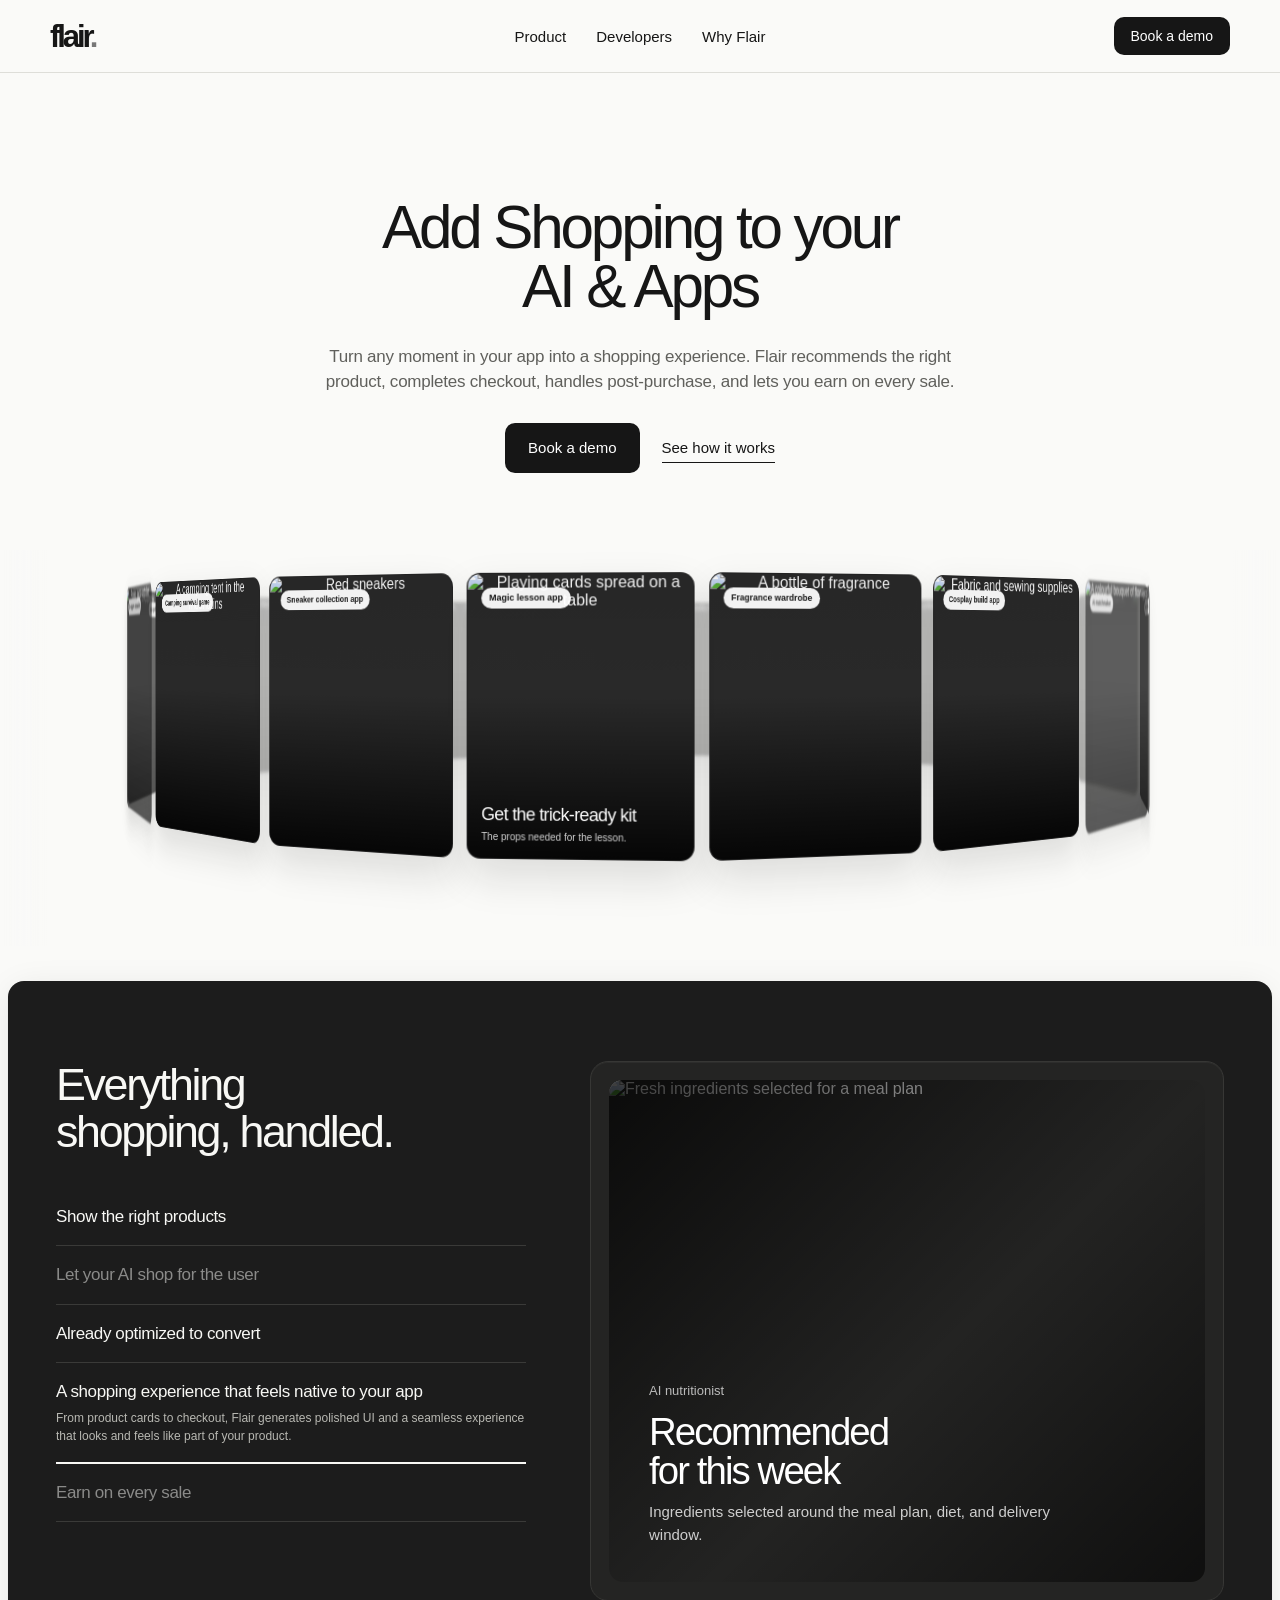
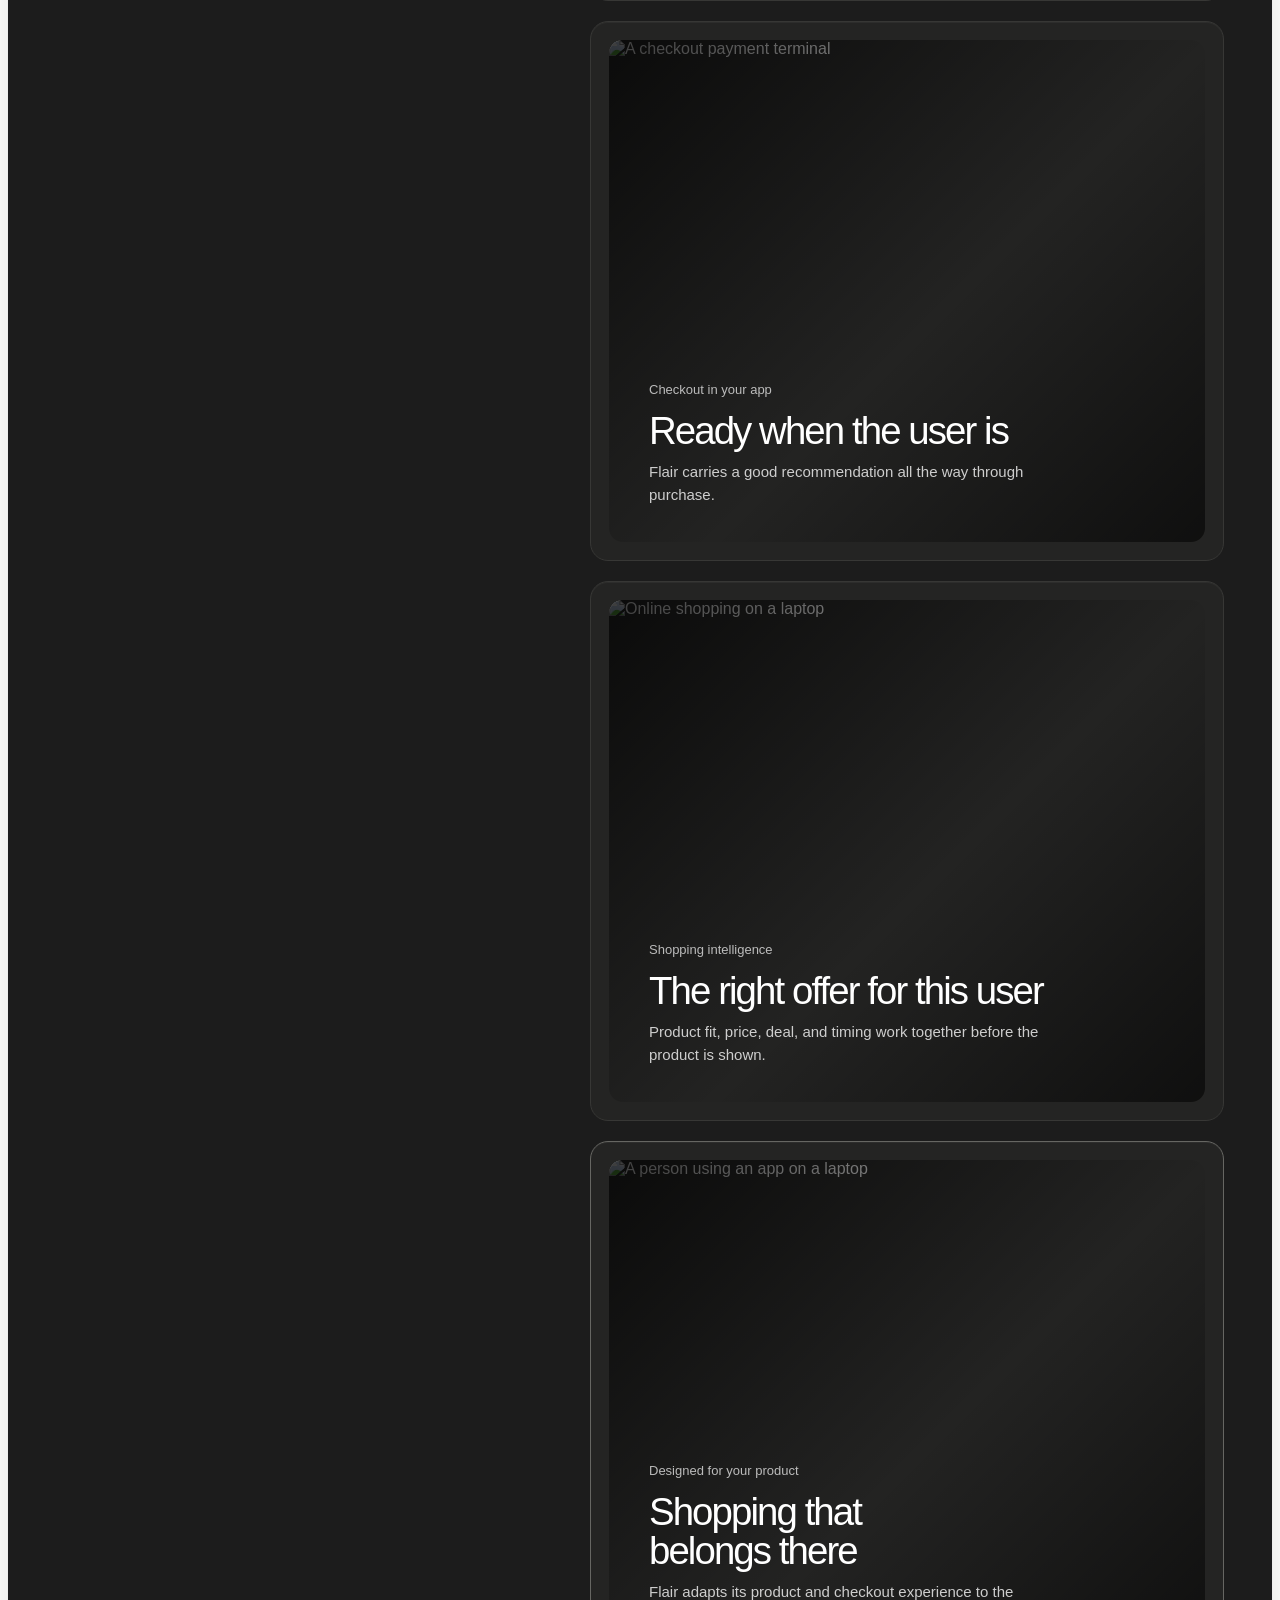
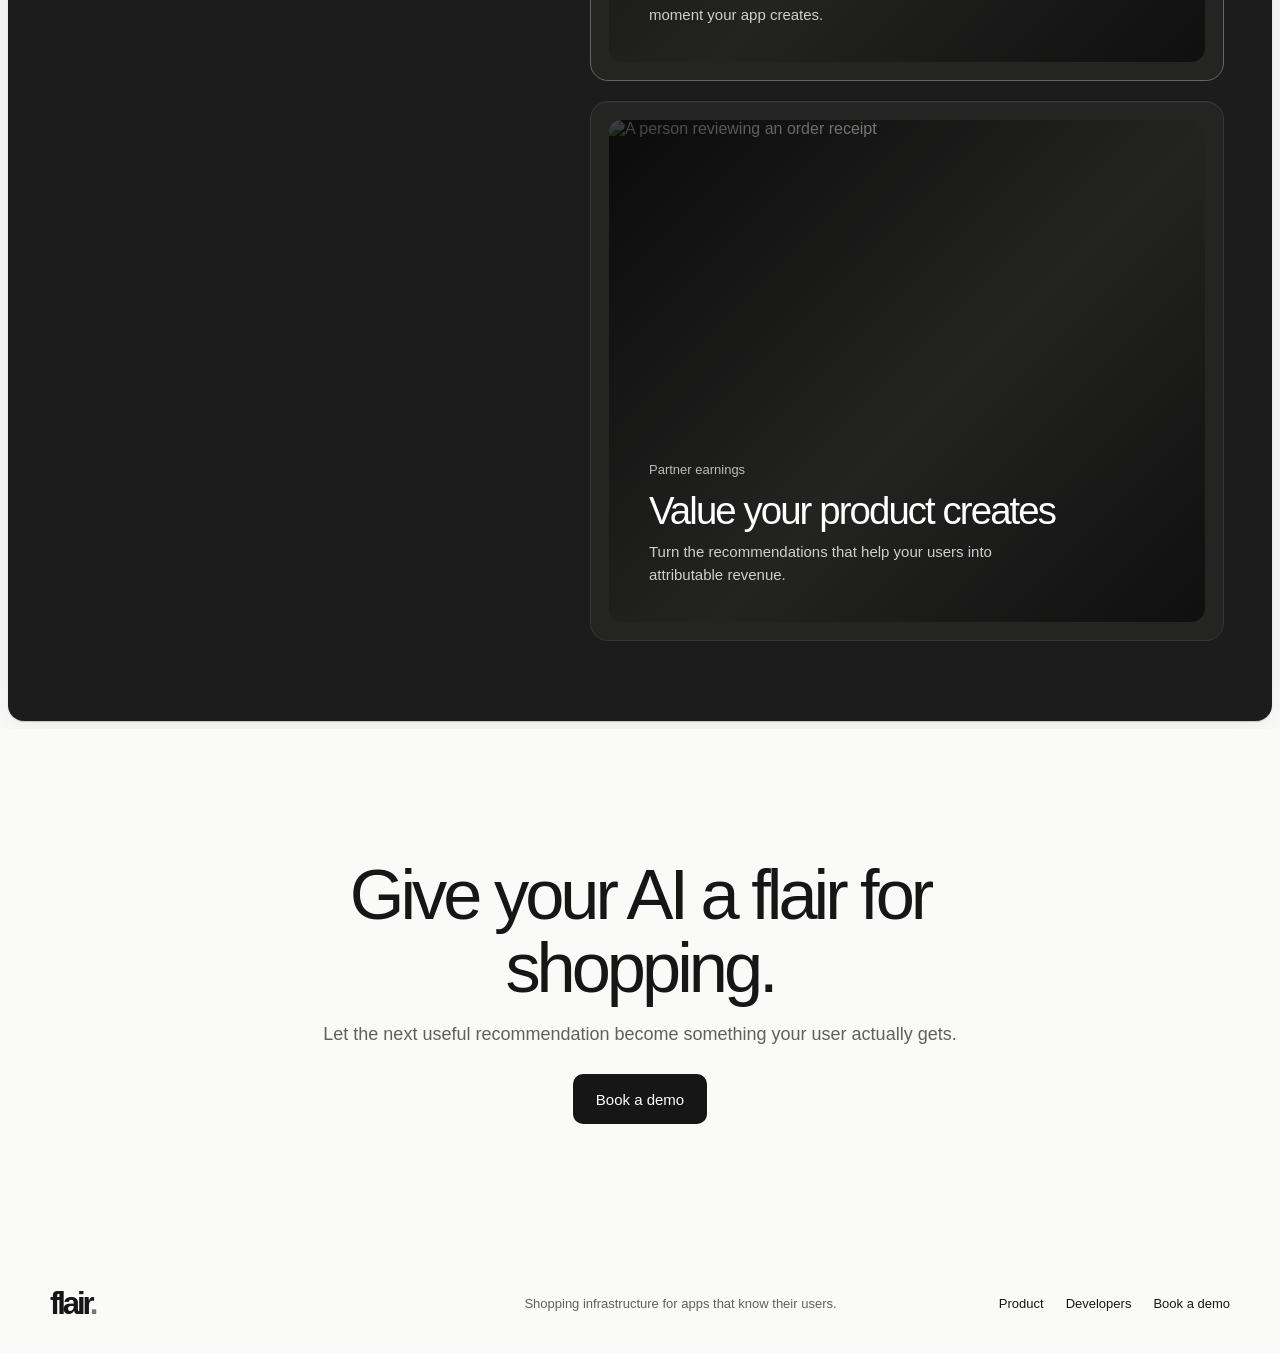
==== index.html @ 82d9aa35 "Add Safari-safe mobile hero sizing" ====
<!doctype html>
<html lang="en">
  <head>
    <meta charset="UTF-8" />
    <meta name="viewport" content="width=device-width, initial-scale=1.0" />
    <meta name="description" content="Flair adds shopping to AI agents, apps, and games." />
    <title>Flair | Shopping for AI apps</title>
    <link rel="stylesheet" href="styles.css?v=a735739-mobile-safari" />
    <script src="script.js?v=downtown-motion-5" defer></script>
  </head>
  <body>
    <a class="skip-link" href="#main">Skip to content</a>
    <header class="site-header">
      <div class="shell header-inner">
        <a class="wordmark" href="#top" aria-label="Flair home">flair<span aria-hidden="true">.</span></a>
        <nav class="desktop-nav" aria-label="Main navigation"><a href="#product">Product</a><a href="#developers">Developers</a><a href="#company">Why Flair</a></nav>
        <a class="nav-cta" href="demo.html">Book a demo</a>
      </div>
    </header>
    <main id="main">
      <section class="hero" id="top" aria-labelledby="hero-title">
        <div class="shell hero-copy">
          <h1 id="hero-title"><span>Add Shopping to your</span><span>AI &amp; Apps</span></h1>
          <p>Turn any moment in your app into a shopping experience. Flair recommends the right product, completes checkout, handles post-purchase, and lets you earn on every sale.</p>
          <div class="hero-actions"><a class="button button-dark" href="demo.html">Book a demo</a><a class="text-link" href="#product">See how it works</a></div>
        </div>
        <div class="hero-rail" aria-label="Examples of experiences powered by Flair. Drag, hover, or use the Left and Right Arrow keys to explore." aria-roledescription="carousel" tabindex="0">
          <div class="hero-cylinder">
          <article class="hero-card" data-card><img src="https://images.unsplash.com/photo-1504280390367-361c6d9f38f4?auto=format&amp;fit=crop&amp;w=700&amp;q=85" alt="A camping tent in the mountains" /><div><p>Camping survival game</p><h2>Shop the expedition</h2><span>Gear selected for the next mission.</span></div></article>
          <article class="hero-card" data-card><img src="https://images.unsplash.com/photo-1542291026-7eec264c27ff?auto=format&amp;fit=crop&amp;w=700&amp;q=85" alt="Red sneakers" /><div><p>Sneaker collection app</p><h2>Find the missing pair</h2><span>Sneakers and care matched to the collection.</span></div></article>
          <article class="hero-card" data-card><img src="https://images.unsplash.com/photo-1511193311914-0346f16efe90?auto=format&amp;fit=crop&amp;w=700&amp;q=85" alt="Playing cards spread on a table" /><div><p>Magic lesson app</p><h2>Get the trick-ready kit</h2><span>The props needed for the lesson.</span></div></article>
          <article class="hero-card" data-card><img src="https://images.unsplash.com/photo-1541643600914-78b084683601?auto=format&amp;fit=crop&amp;w=700&amp;q=85" alt="A bottle of fragrance" /><div><p>Fragrance wardrobe</p><h2>Shop the scent gap</h2><span>Samples selected for mood and occasion.</span></div></article>
          <article class="hero-card" data-card><img src="https://images.unsplash.com/photo-1583744946564-b52ac1c389c8?auto=format&amp;fit=crop&amp;w=700&amp;q=85" alt="Fabric and sewing supplies" /><div><p>Cosplay build app</p><h2>Buy the next build step</h2><span>Materials matched to the costume plan.</span></div></article>
          <article class="hero-card" data-card><img src="https://images.unsplash.com/photo-1490750967868-88aa4486c946?auto=format&amp;fit=crop&amp;w=700&amp;q=85" alt="A colourful bouquet of flowers" /><div><p>AI matchmaker</p><h2>Add a first-date gift</h2><span>A thoughtful buy for the moment.</span></div></article>
          <article class="hero-card" data-card><img src="https://images.unsplash.com/photo-1518717758536-85ae29035b6d?auto=format&amp;fit=crop&amp;w=700&amp;q=85" alt="A dog outdoors" /><div><p>AI pet-care assistant</p><h2>Build the coat-care kit</h2><span>Products matched to this pet's needs.</span></div></article>
          <article class="hero-card" data-card><img src="https://images.unsplash.com/photo-1497250681960-ef046c08a56e?auto=format&amp;fit=crop&amp;w=700&amp;q=85" alt="A healthy houseplant" /><div><p>Plant-care assistant</p><h2>Shop what the plant needs</h2><span>Soil, light, and nutrients from one photo.</span></div></article>
          <article class="hero-card" data-card><img src="https://images.unsplash.com/photo-1517836357463-d25dfeac3438?auto=format&amp;fit=crop&amp;w=700&amp;q=85" alt="A person exercising" /><div><p>AI health coach</p><h2>Turn the plan into a cart</h2><span>Recovery gear chosen for the routine.</span></div></article>
          <article class="hero-card" data-card><img src="https://images.unsplash.com/photo-1456513080510-7bf3a84b82f8?auto=format&amp;fit=crop&amp;w=700&amp;q=85" alt="Open books and a notebook" /><div><p>AI tutor</p><h2>Shop the lesson plan</h2><span>Books and tools for the next topic.</span></div></article>
          <article class="hero-card" data-card><img src="https://images.unsplash.com/photo-1540420773420-3366772f4999?auto=format&amp;fit=crop&amp;w=700&amp;q=85" alt="Fresh colourful vegetables" /><div><p>AI nutritionist</p><h2>Shop the meal plan</h2><span>Ingredients selected for the week.</span></div></article>
          <article class="hero-card" data-card><img src="https://images.unsplash.com/photo-1519671482749-fd09be7ccebf?auto=format&amp;fit=crop&amp;w=700&amp;q=85" alt="A dinner table set for two" /><div><p>AI couples coach</p><h2>Plan the whole date night</h2><span>Dinner, flowers, and details in one flow.</span></div></article>
          <article class="hero-card" data-card><img src="https://images.unsplash.com/photo-1503676260728-1c00da094a0b?auto=format&amp;fit=crop&amp;w=700&amp;q=85" alt="Colourful school supplies" /><div><p>AI family assistant</p><h2>Restock the week ahead</h2><span>Everyday essentials before they run out.</span></div></article>
          <article class="hero-card" data-card><img src="https://images.unsplash.com/photo-1486911278844-a81c5267e227?auto=format&amp;fit=crop&amp;w=700&amp;q=85" alt="A traveller looking over mountains" /><div><p>AI travel planner</p><h2>Pack for the trip</h2><span>Essentials matched to route and weather.</span></div></article>
          <article class="hero-card" data-card><img src="https://images.unsplash.com/photo-1560066984-138dadb4c035?auto=format&amp;fit=crop&amp;w=700&amp;q=85" alt="A person having their hair styled" /><div><p>AI hairstylist</p><h2>Shop the saved look</h2><span>Tools and products for the chosen style.</span></div></article>
          <article class="hero-card" data-card><img src="https://images.unsplash.com/photo-1556228578-8c89e6adf883?auto=format&amp;fit=crop&amp;w=700&amp;q=85" alt="Skin-care products" /><div><p>AI skin analyser</p><h2>Build the right routine</h2><span>Products fitted to skin and sensitivity.</span></div></article>
          <article class="hero-card" data-card><img src="https://images.unsplash.com/photo-1513201099705-a9746e1e201f?auto=format&amp;fit=crop&amp;w=700&amp;q=85" alt="A wrapped gift" /><div><p>Smart gifting app</p><h2>Find the right gift</h2><span>Matched to the person, moment, and budget.</span></div></article>
          <article class="hero-card" data-card><img src="https://images.unsplash.com/photo-1511512578047-dfb367046420?auto=format&amp;fit=crop&amp;w=700&amp;q=85" alt="A video game controller" /><div><p>Co-op game companion</p><h2>Shop the player setup</h2><span>Controllers, headsets, and desk gear.</span></div></article>
          </div>
        </div>
      </section>
      <section class="feature-section" id="product" aria-labelledby="features-title">
        <div class="feature-card">
          <div class="feature-layout">
            <div class="feature-copy">
              <h2 id="features-title">Everything shopping, handled.</h2>
              <div class="feature-list" role="tablist" aria-label="Flair capabilities">
                <button class="feature-trigger is-active" type="button" role="tab" aria-selected="true" aria-controls="feature-right-products" id="feature-left-products" data-feature="products"><span>Show the right products</span><small>Use the context you already have about each user to recommend the right products.</small></button>
                <button class="feature-trigger" type="button" role="tab" aria-selected="false" aria-controls="feature-right-shop" id="feature-left-shop" data-feature="shop"><span>Let your AI shop for the user</span><small>From recommendation to checkout, Flair handles the purchase inside your app.</small></button>
                <button class="feature-trigger" type="button" role="tab" aria-selected="false" aria-controls="feature-right-convert" id="feature-left-convert" data-feature="convert"><span>Already optimized to convert</span><small>Flair combines your app’s context with its own shopping intelligence to select the right product, price, deal, and offer for each user.</small></button>
                <button class="feature-trigger" type="button" role="tab" aria-selected="false" aria-controls="feature-right-native" id="feature-left-native" data-feature="native"><span>A shopping experience that feels native to your app</span><small>From product cards to checkout, Flair generates polished UI and a seamless experience that looks and feels like part of your product.</small></button>
                <button class="feature-trigger" type="button" role="tab" aria-selected="false" aria-controls="feature-right-earn" id="feature-left-earn" data-feature="earn"><span>Earn on every sale</span><small>Turn helpful recommendations into a new revenue stream.</small></button>
              </div>
            </div>
            <div class="feature-stage" aria-live="polite">
              <section class="feature-view is-active" id="feature-right-products" role="tabpanel" aria-labelledby="feature-left-products" data-view="products"><img src="https://images.unsplash.com/photo-1498837167922-ddd27525d352?auto=format&amp;fit=crop&amp;w=1200&amp;q=85" alt="Fresh ingredients selected for a meal plan" /><div class="stage-overlay"><span>AI nutritionist</span><h3>Recommended for this week</h3><p>Ingredients selected around the meal plan, diet, and delivery window.</p></div></section>
              <section class="feature-view" id="feature-right-shop" role="tabpanel" aria-labelledby="feature-left-shop" data-view="shop"><img src="https://images.unsplash.com/photo-1556742049-0cfed4f6a45d?auto=format&amp;fit=crop&amp;w=1200&amp;q=85" alt="A checkout payment terminal" /><div class="stage-overlay"><span>Checkout in your app</span><h3>Ready when the user is</h3><p>Flair carries a good recommendation all the way through purchase.</p></div></section>
              <section class="feature-view" id="feature-right-convert" role="tabpanel" aria-labelledby="feature-left-convert" data-view="convert"><img src="https://images.unsplash.com/photo-1556740749-887f6717d7e4?auto=format&amp;fit=crop&amp;w=1200&amp;q=85" alt="Online shopping on a laptop" /><div class="stage-overlay"><span>Shopping intelligence</span><h3>The right offer for this user</h3><p>Product fit, price, deal, and timing work together before the product is shown.</p></div></section>
              <section class="feature-view" id="feature-right-native" role="tabpanel" aria-labelledby="feature-left-native" data-view="native"><img src="https://images.unsplash.com/photo-1524758631624-e2822e304c36?auto=format&amp;fit=crop&amp;w=1200&amp;q=85" alt="A person using an app on a laptop" /><div class="stage-overlay"><span>Designed for your product</span><h3>Shopping that belongs there</h3><p>Flair adapts its product and checkout experience to the moment your app creates.</p></div></section>
              <section class="feature-view" id="feature-right-earn" role="tabpanel" aria-labelledby="feature-left-earn" data-view="earn"><img src="https://images.unsplash.com/photo-1554224155-6726b3ff858f?auto=format&amp;fit=crop&amp;w=1200&amp;q=85" alt="A person reviewing an order receipt" /><div class="stage-overlay"><span>Partner earnings</span><h3>Value your product creates</h3><p>Turn the recommendations that help your users into attributable revenue.</p></div></section>
            </div>
          </div>
        </div>
      </section>
      <section class="closing-section" id="developers" aria-labelledby="closing-title"><div class="shell closing-inner"><h2 id="closing-title">Give your AI a flair for shopping.</h2><p>Let the next useful recommendation become something your user actually gets.</p><a class="button button-dark" href="demo.html">Book a demo</a></div></section>
    </main>
    <footer class="site-footer" id="company"><div class="shell footer-inner"><a class="wordmark" href="#top" aria-label="Flair home">flair<span aria-hidden="true">.</span></a><p>Shopping infrastructure for apps that know their users.</p><div><a href="#product">Product</a><a href="#developers">Developers</a><a href="demo.html">Book a demo</a></div></div></footer>
  </body>
</html>
---- styles.css ----
@font-face{font-family:Brockmann;src:url("https://assets.emergent.sh/assets/fonts/brockmann/Brockmann-Regular.otf") format("opentype");font-style:normal;font-weight:400;font-display:swap}
@font-face{font-family:Brockmann;src:url("https://assets.emergent.sh/assets/fonts/brockmann/Brockmann-Medium.otf") format("opentype");font-style:normal;font-weight:500;font-display:swap}
@font-face{font-family:Brockmann;src:url("https://assets.emergent.sh/assets/fonts/brockmann/Brockmann-SemiBold.otf") format("opentype");font-style:normal;font-weight:600;font-display:swap}

:root{--paper:#fafaf8;--surface:#fff;--ink:#161616;--muted:#60605c;--line:#deded9;--ease-out:cubic-bezier(.23,1,.32,1)}
*{box-sizing:border-box}
html{scroll-behavior:smooth}
body{margin:0;background:var(--paper);color:var(--ink);font-family:Brockmann,Arial,sans-serif;-webkit-font-smoothing:antialiased}
section[id],footer[id]{scroll-margin-top:72px}
a{color:inherit;text-decoration:none}
button{font:inherit}
.shell{width:min(100% - 64px,1180px);margin-inline:auto}
.skip-link{position:absolute;top:-100px;left:20px;z-index:100;padding:12px;background:#fff;color:#161616}
.skip-link:focus{top:12px}
:focus-visible{outline:3px solid #161616;outline-offset:4px}

.site-header{position:sticky;top:0;z-index:20;border-bottom:1px solid var(--line);background:rgba(250,250,248,.94);backdrop-filter:blur(14px);-webkit-backdrop-filter:blur(14px)}
.header-inner{display:grid;grid-template-columns:1fr auto 1fr;align-items:center;height:72px}
.wordmark{font-size:31px;font-weight:600;letter-spacing:-.1em;line-height:1}
.wordmark span{color:#777}
.desktop-nav{display:flex;align-items:center;gap:30px;font-size:15px}
.desktop-nav a{padding:8px 0;transition:opacity 160ms var(--ease-out)}
.desktop-nav a:hover{opacity:.55}
.nav-cta{justify-self:end;padding:11px 17px;border-radius:10px;background:var(--ink);color:#fff;font-size:14px;font-weight:500;transition:transform 160ms var(--ease-out),background-color 160ms var(--ease-out)}
.nav-cta:hover{background:#363636}
.nav-cta:active,.button:active{transform:scale(.97)}

.hero{display:flex;min-height:100vh;min-height:100dvh;flex-direction:column;overflow:hidden;padding:clamp(112px,14dvh,210px) 0 clamp(18px,3dvh,28px);text-align:center}
.hero-copy{max-width:1180px;margin-bottom:clamp(28px,4dvh,48px)}
.hero h1{max-width:960px;margin:0 auto;font-size:clamp(52px,4.7vw,68px);font-weight:500;line-height:.98;letter-spacing:-.052em;text-wrap:balance}
.hero h1 span{display:block}
.hero-copy>p{max-width:720px;margin:28px auto 0;color:var(--muted);font-size:17px;line-height:1.47;letter-spacing:-.014em;text-wrap:balance}
.hero-actions{display:flex;justify-content:center;align-items:center;gap:22px;margin-top:28px}
.button{display:inline-flex;align-items:center;justify-content:center;min-height:50px;padding:0 22px;border:1px solid transparent;border-radius:10px;font-size:15px;font-weight:500;transition:transform 160ms var(--ease-out),background-color 160ms var(--ease-out),color 160ms var(--ease-out)}
.button-dark{background:var(--ink);color:#fff}
.button-dark:hover{background:#363636}
.button-light{background:#fff;color:var(--ink)}
.button-light:hover{background:#e9e9e4}
.text-link{border-bottom:1px solid var(--ink);padding:7px 0 6px;font-size:15px;font-weight:500;transition:opacity 160ms var(--ease-out)}
.text-link:hover{opacity:.6}

.hero-rail{--card-size:clamp(220px,18vw,248px);position:relative;isolation:isolate;width:100%;height:calc(var(--card-size)*1.72);flex:none;margin:auto auto 0;overflow:hidden;perspective:calc(var(--card-size)*6.8);perspective-origin:50% 22%;transform-style:preserve-3d;touch-action:pan-y;cursor:grab;user-select:none;contain:layout paint style;-webkit-mask-image:linear-gradient(90deg,transparent,#000 5%,#000 95%,transparent);mask-image:linear-gradient(90deg,transparent,#000 5%,#000 95%,transparent)}
.hero-rail::before,.hero-rail::after{position:absolute;z-index:200;top:0;bottom:0;display:block;width:clamp(30px,4.5vw,64px);content:"";pointer-events:none;-webkit-backdrop-filter:blur(5px);backdrop-filter:blur(5px)}
.hero-rail::before{left:0;background:linear-gradient(90deg,var(--paper),rgba(250,250,248,.48) 48%,transparent);-webkit-mask-image:linear-gradient(90deg,#000,rgba(0,0,0,.6) 55%,transparent);mask-image:linear-gradient(90deg,#000,rgba(0,0,0,.6) 55%,transparent)}
.hero-rail::after{right:0;background:linear-gradient(270deg,var(--paper),rgba(250,250,248,.48) 48%,transparent);-webkit-mask-image:linear-gradient(270deg,#000,rgba(0,0,0,.6) 55%,transparent);mask-image:linear-gradient(270deg,#000,rgba(0,0,0,.6) 55%,transparent)}
.hero-rail[data-dragging="true"]{cursor:grabbing}
.hero-rail[data-direction="backward"]{cursor:w-resize}
.hero-rail[data-direction="forward"]{cursor:e-resize}
.hero-cylinder{position:absolute;top:calc(var(--card-size)*-.245);left:50%;width:1px;height:100%;transform-style:preserve-3d;will-change:transform}
.hero-card{position:absolute;top:50%;left:0;width:var(--card-size);aspect-ratio:4/5;overflow:hidden;border:1px solid rgba(22,22,22,.34);border-radius:14px;background:#292929;color:#fff;box-shadow:0 18px 42px rgba(22,22,22,.13);backface-visibility:visible;transform-style:preserve-3d;transition:opacity 180ms var(--ease-out),filter 180ms var(--ease-out);will-change:transform}
.hero-card img{position:absolute;inset:0;width:100%;height:100%;object-fit:cover;user-select:none}
.hero-card::after{position:absolute;inset:0;content:"";background:linear-gradient(to bottom,rgba(0,0,0,.06),transparent 43%,rgba(0,0,0,.86))}
.hero-card div{position:absolute;z-index:1;inset:0;display:flex;flex-direction:column;padding:14px;text-align:left}
.hero-card p{align-self:flex-start;margin:0;padding:6px 8px;border-radius:999px;background:rgba(255,255,255,.94);color:#161616;font-size:9px;font-weight:600;line-height:1;white-space:nowrap}
.hero-card h2{margin:auto 0 0;font-size:18px;font-weight:500;line-height:1.06;letter-spacing:-.035em;transition:opacity 180ms var(--ease-out)}
.hero-card span{display:block;margin-top:7px;color:rgba(255,255,255,.82);font-size:10px;line-height:1.28;transition:opacity 180ms var(--ease-out)}
.hero-card:not(.is-active) h2,.hero-card:not(.is-active) span{opacity:0}
.hero-card.is-side{filter:blur(1.4px);opacity:.66}
.hero-card.is-back{filter:blur(3px);opacity:.28}
.hero-card.is-back div{opacity:0}

.feature-section{padding:8px;background:var(--paper);color:#f8f8f5}
.feature-card{width:min(100%,1536px);margin-inline:auto;padding:80px 48px;border-radius:16px;background:#1c1c1c;box-shadow:0 1px 1px rgba(27,27,27,.2),0 4px 34px -5px rgba(27,27,27,.1)}
.feature-layout{display:grid;grid-template-columns:minmax(470px,.82fr) minmax(0,1.18fr);gap:64px;align-items:start;width:100%;max-width:1344px;margin-inline:auto}
.feature-copy{position:sticky;top:112px}
.feature-copy h2{max-width:470px;margin:0;font-size:clamp(38px,3.5vw,52px);font-weight:500;line-height:1.04;letter-spacing:-.052em;text-wrap:balance}
.feature-list{display:grid;margin-top:34px}
.feature-trigger{position:relative;width:100%;padding:18px 0;border:0;border-bottom:1px solid #3a3a38;background:transparent;color:#f8f8f5;text-align:left;cursor:pointer}
.feature-trigger span{display:block;font-size:17px;font-weight:500;line-height:1.25;letter-spacing:-.022em;transition:opacity 160ms var(--ease-out)}
.feature-trigger small{display:block;width:100%;max-height:0;margin-top:0;overflow:hidden;color:#b8b8b2;font-size:12px;line-height:1.45;opacity:0;transform:translateY(-4px);transition:opacity 180ms var(--ease-out),max-height 220ms var(--ease-out),margin-top 220ms var(--ease-out),transform 180ms var(--ease-out)}
.feature-trigger::after{position:absolute;right:0;bottom:-1px;left:0;height:2px;content:"";background:#f8f8f5;transform:scaleX(0);transform-origin:left;transition:transform 240ms var(--ease-out)}
.feature-trigger.is-active::after{transform:scaleX(1)}
.feature-trigger.is-active small{max-height:38px;margin-top:8px;opacity:1;transform:translateY(0)}
.feature-trigger:not(.is-active) span{opacity:.5}
.feature-stage{display:grid;gap:20px;color:#fff}
.feature-view{position:relative;min-height:540px;overflow:hidden;border:1px solid #373735;border-radius:18px;background:#242423;box-shadow:inset 0 1px 0 rgba(255,255,255,.04);transition:border-color 200ms var(--ease-out)}
.feature-view.is-active{border-color:#666662}
.feature-view img{position:absolute;inset:18px;width:calc(100% - 36px);height:calc(100% - 36px);border-radius:14px;object-fit:cover;opacity:.75}
.feature-view::after{position:absolute;inset:18px;content:"";border-radius:14px;background:linear-gradient(135deg,rgba(0,0,0,.7),rgba(0,0,0,.03) 55%,rgba(0,0,0,.58))}
.stage-overlay{position:absolute;z-index:1;right:58px;bottom:54px;left:58px;max-width:440px}
.stage-overlay span{font-size:13px;color:rgba(255,255,255,.7)}
.stage-overlay h3{max-width:410px;margin:13px 0 11px;font-size:clamp(30px,3vw,45px);font-weight:500;line-height:1.02;letter-spacing:-.05em;text-wrap:balance}
.stage-overlay p{max-width:410px;margin:0;color:rgba(255,255,255,.78);font-size:15px;line-height:1.5}

.closing-section{padding:130px 0;background:var(--paper);color:var(--ink)}
.closing-inner{max-width:820px;text-align:center}
.closing-inner h2{max-width:700px;margin:0 auto;font-size:clamp(45px,5.5vw,72px);font-weight:500;line-height:1.03;letter-spacing:-.057em}
.closing-inner p{margin:20px 0 29px;color:var(--muted);font-size:18px}
.site-footer{padding:34px 0;background:var(--paper)}
.footer-inner{display:grid;grid-template-columns:1fr 1fr auto;gap:30px;align-items:center}
.footer-inner p{margin:0;color:var(--muted);font-size:13px}
.footer-inner>div{display:flex;gap:22px;font-size:13px}
.footer-inner>div a{transition:opacity 160ms var(--ease-out)}
.footer-inner>div a:hover{opacity:.55}

@media(max-width:1180px){
  .feature-card{padding-inline:32px}
  .feature-layout{grid-template-columns:minmax(430px,.9fr) minmax(0,1.1fr);gap:48px}
  .feature-trigger small{font-size:11.5px}
}

@media(max-width:900px){
  .shell{width:min(100% - 40px,760px)}
  .header-inner{grid-template-columns:1fr auto}
  .desktop-nav{display:none}
  .hero{padding-top:clamp(54px,10dvh,108px)}
  .hero h1{max-width:720px;font-size:clamp(46px,7vw,58px)}
  .hero-copy>p{max-width:660px;font-size:16px}
  .hero-rail{--card-size:clamp(168px,min(24vw,24dvh),200px);height:calc(var(--card-size)*1.75)}
  .feature-section{padding:8px}
  .feature-card{padding:72px 32px}
  .feature-layout{grid-template-columns:1fr;gap:42px;width:min(100%,760px)}
  .feature-copy{position:static}
  .feature-copy h2{max-width:620px}
  .feature-trigger small{font-size:13px}
  .feature-stage{gap:16px}
  .feature-view{min-height:460px}
  .footer-inner{grid-template-columns:1fr;gap:20px}
  .footer-inner>div{flex-wrap:wrap}
}

@media(min-width:901px) and (max-height:850px){.hero-rail{--card-size:210px}}

@media(min-width:561px) and (max-width:900px) and (min-height:800px){
  .hero{padding-top:clamp(180px,30dvh,300px)}
}

@media(max-width:560px){
  .shell{width:min(100% - 32px,460px)}
  .header-inner{height:64px}
  .wordmark{font-size:29px}
  .nav-cta{padding:9px 13px;font-size:13px}
  .hero{min-height:100vh;padding:clamp(52px,9vh,68px) 0 max(clamp(16px,2.5vh,22px),env(safe-area-inset-bottom))}
  .hero{min-height:100dvh;padding:clamp(52px,9dvh,68px) 0 max(clamp(16px,2.5dvh,22px),env(safe-area-inset-bottom))}
  .hero h1{max-width:440px;font-size:clamp(30px,8.7vw,34px);line-height:1;letter-spacing:-.05em}
  .hero h1 span{display:block;white-space:nowrap}
  .hero-copy>p{max-width:38ch;margin-top:clamp(20px,3vh,24px);font-size:15px;line-height:1.48;text-wrap:pretty}
  .hero-copy>p{margin-top:clamp(20px,3dvh,24px)}
  .hero-actions{gap:17px;margin-top:clamp(25px,3.7vh,30px)}
  .hero-actions{margin-top:clamp(25px,3.7dvh,30px)}
  .button{min-height:44px;padding-inline:16px;font-size:14px}
  .text-link{font-size:14px}
  .hero-rail{--card-size:clamp(124px,min(calc(47.3vw - 21px),calc(32.3vh - 59px)),160px);height:calc(var(--card-size)*1.8)}
  .hero-rail{--card-size:clamp(124px,min(calc(47.3vw - 21px),calc(32.3dvh - 59px)),160px)}
  .hero-rail::before,.hero-rail::after{width:34px;-webkit-backdrop-filter:blur(3px);backdrop-filter:blur(3px)}
  .hero-card{border-radius:12px}
  .hero-card div{padding:12px}
  .hero-card h2{font-size:15px}
  .hero-card p{font-size:8px}
  .hero-card span{font-size:9px}
  .feature-section{padding:6px}
  .feature-card{padding:64px 16px 72px;border-radius:14px}
  .feature-layout{gap:34px;width:min(100%,460px)}
  .feature-copy h2{font-size:38px}
  .feature-list{margin-top:28px}
  .feature-trigger{padding:17px 0}
  .feature-trigger span{font-size:15px}
  .feature-trigger small{font-size:10.5px;line-height:1.45;letter-spacing:-.015em}
  .feature-trigger.is-active small{max-height:34px}
  .feature-view{min-height:360px;border-radius:16px}
  .feature-view img,.feature-view::after{inset:10px;width:calc(100% - 20px);height:calc(100% - 20px)}
  .stage-overlay{right:24px;bottom:25px;left:24px}
  .stage-overlay h3{font-size:32px}
  .stage-overlay p{font-size:14px}
  .closing-section{padding:86px 0}
  .closing-inner h2{font-size:46px}
  .closing-inner p{font-size:16px}
}

@media(max-width:560px) and (max-height:700px){
  .hero{min-height:calc(100vh + clamp(32px,6vh,42px))}
  .hero{min-height:calc(100dvh + clamp(32px,6dvh,42px))}
}

@media(max-width:560px) and (min-height:780px){
  .hero-rail{--card-size:clamp(160px,47vw,184px)}
}

@media(max-width:370px){
  .hero h1{font-size:30px}
  .hero-actions{gap:13px}
  .button{padding-inline:14px}
}

@media(prefers-reduced-motion:reduce){
  html{scroll-behavior:auto}
  .hero-card,.feature-view,.feature-trigger small,.feature-trigger::after,.button,.nav-cta,.text-link{transition:none}
  .hero-rail{-webkit-mask-image:none;mask-image:none}
  .hero-rail::before,.hero-rail::after{-webkit-backdrop-filter:none;backdrop-filter:none}
  .hero-card.is-side,.hero-card.is-back{filter:none}
}
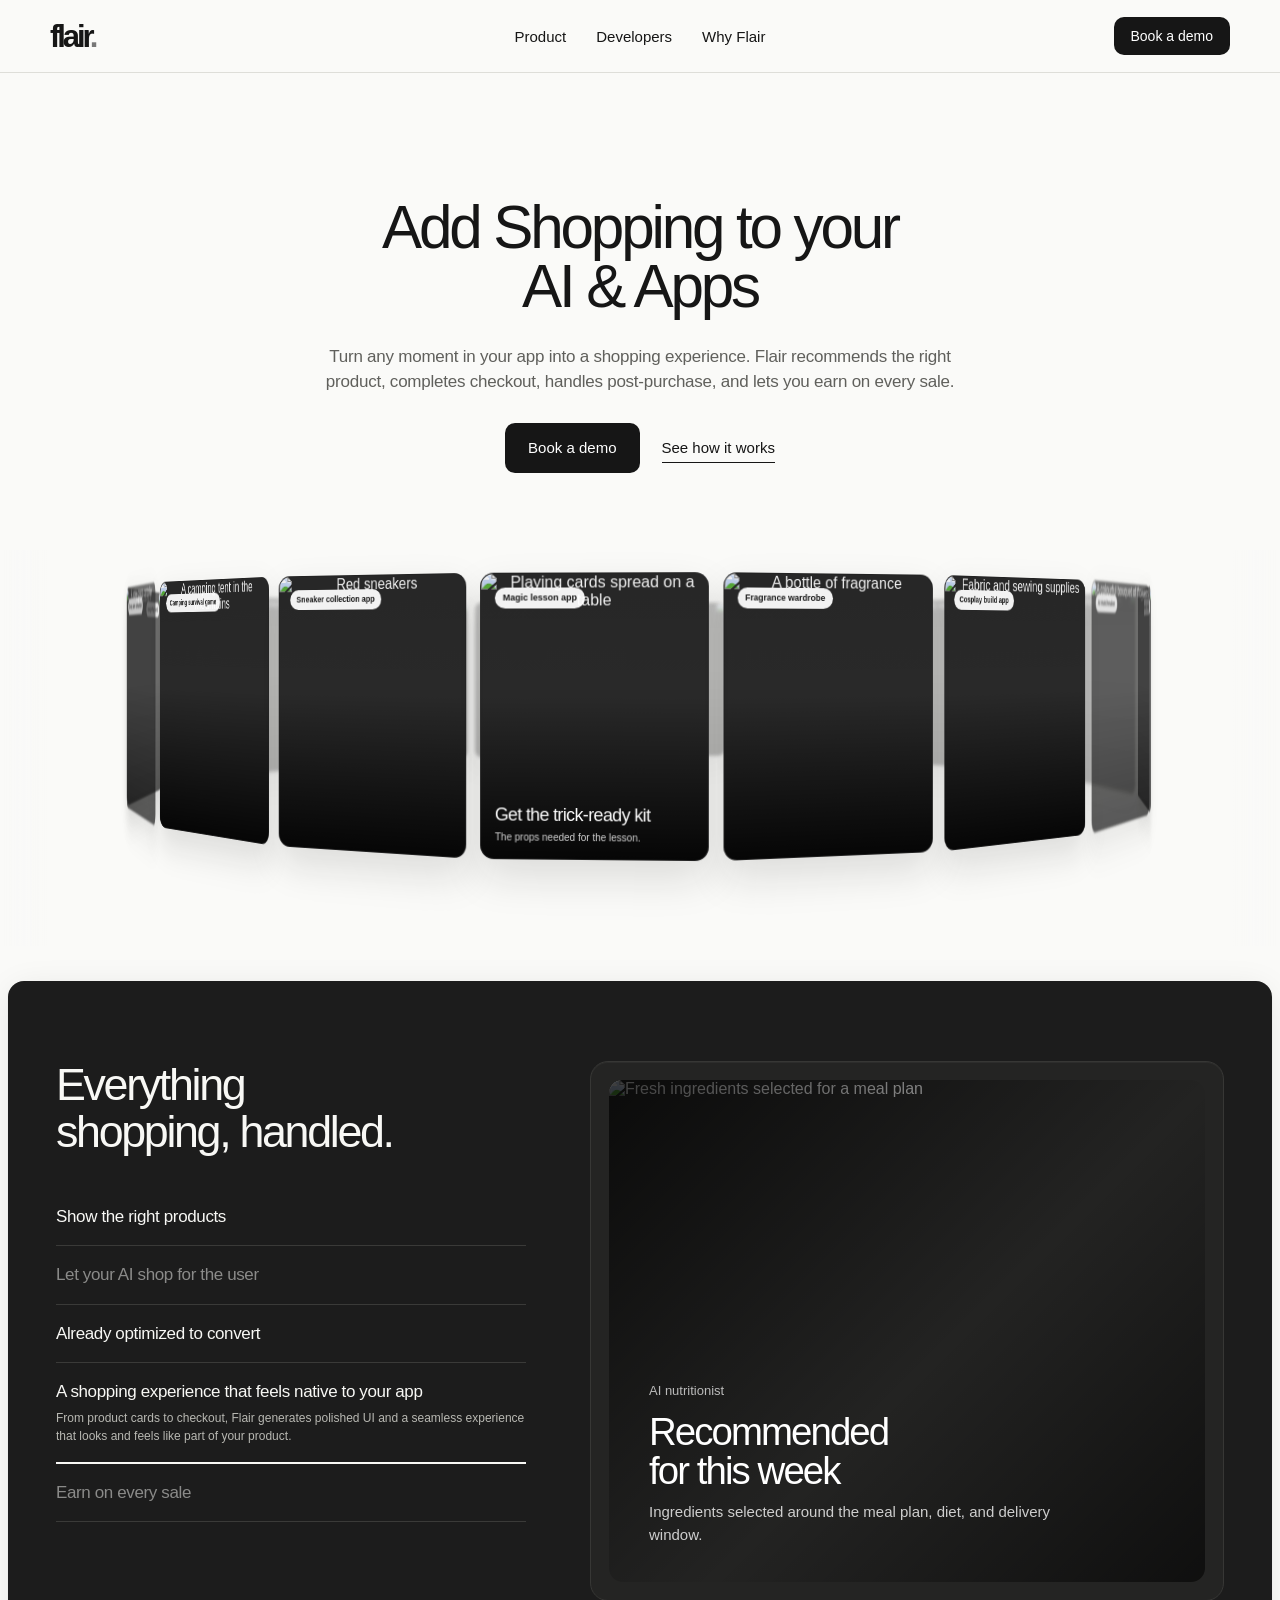
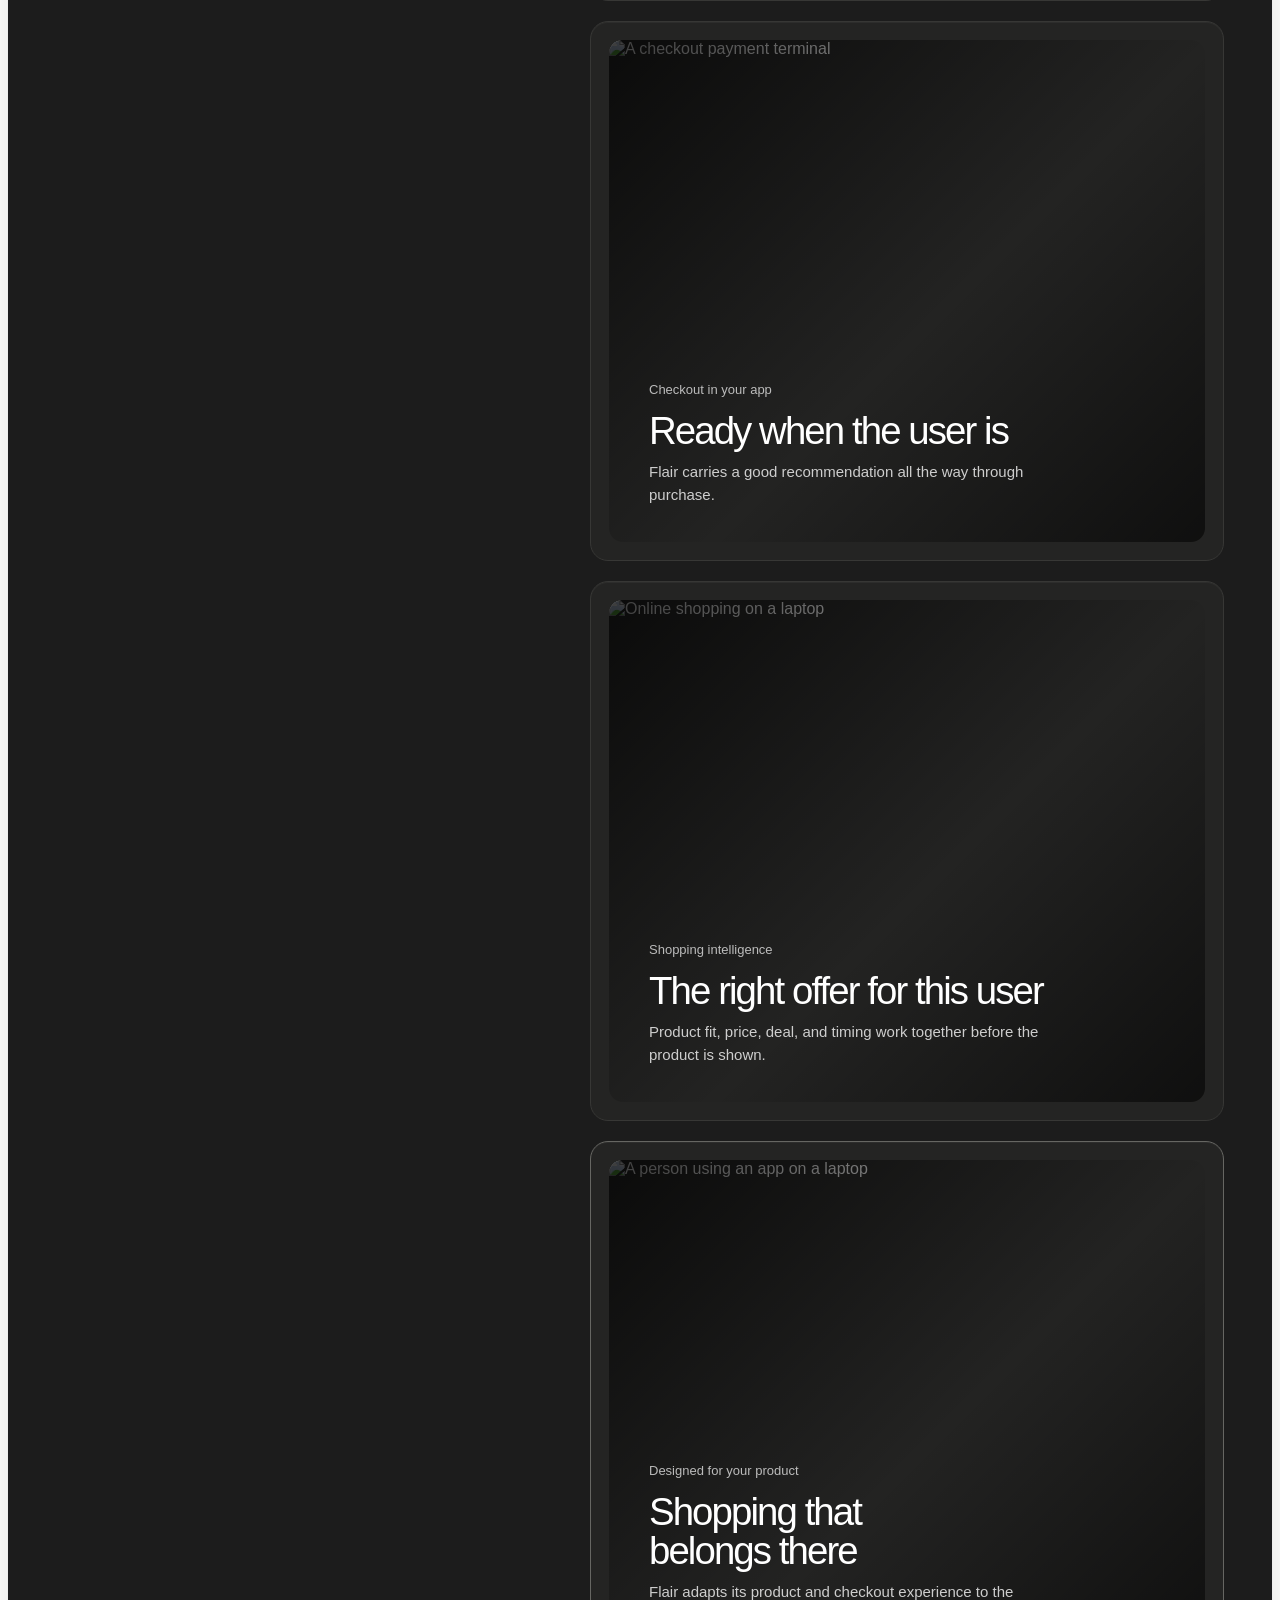
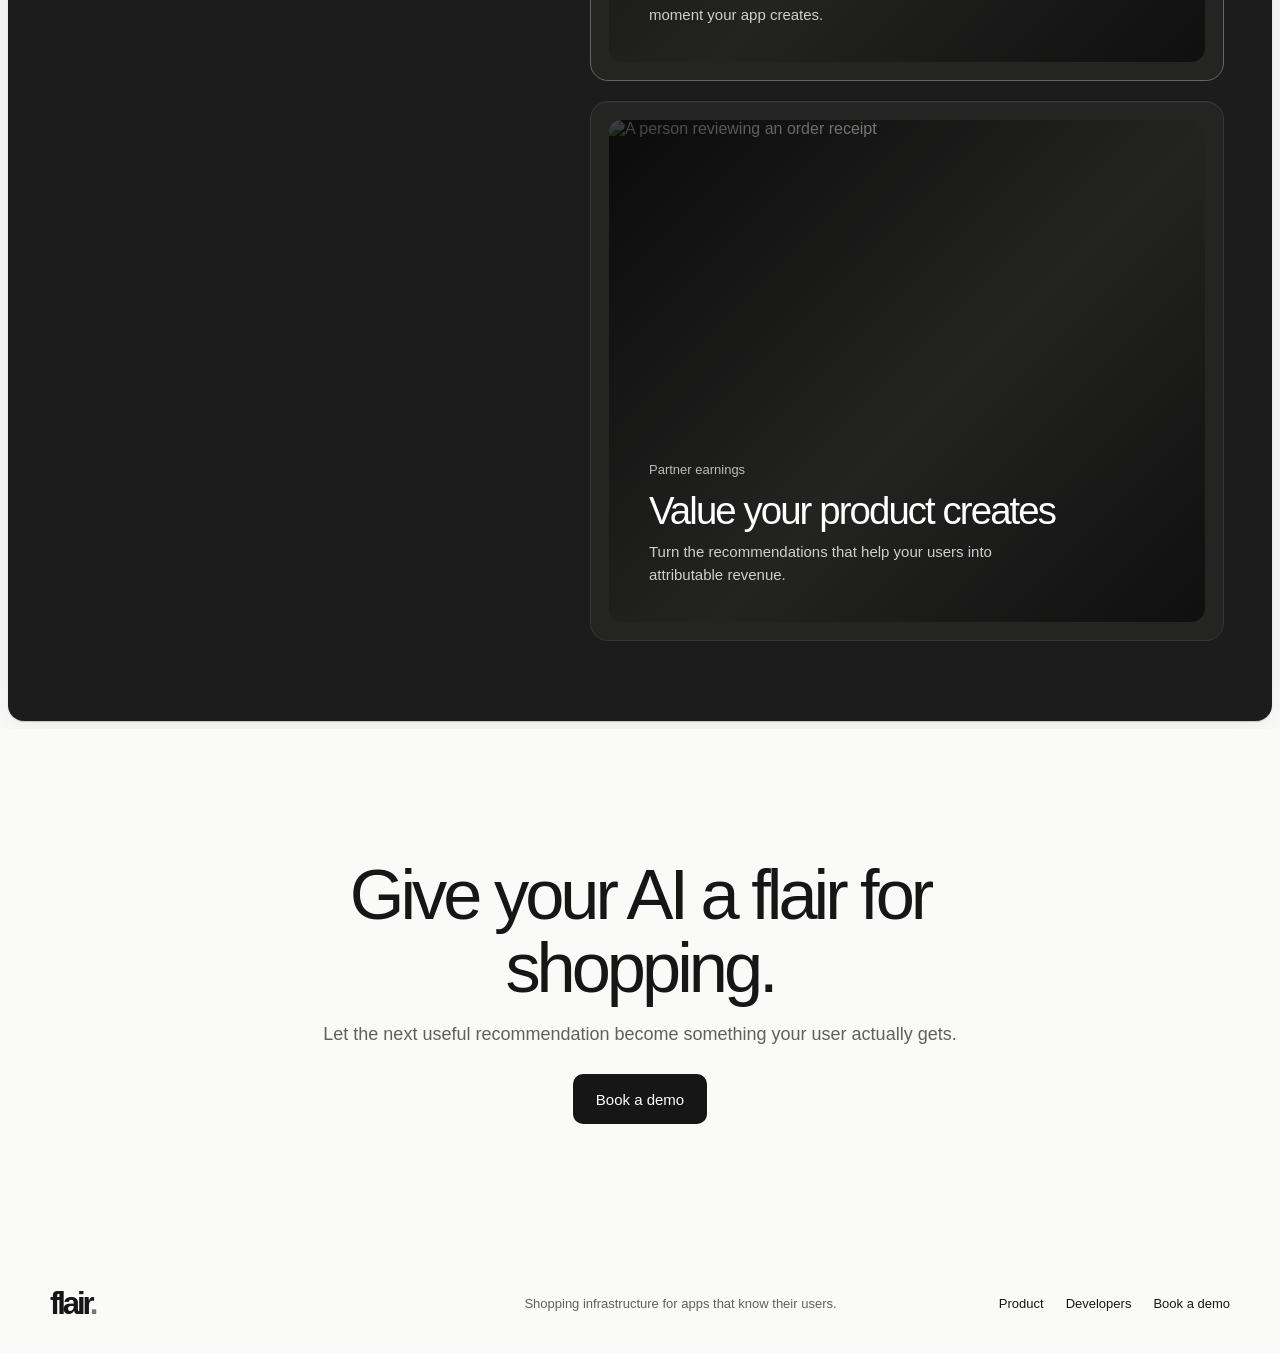
==== commit 85e9f0ef: "Rebuild mobile hero layout for Safari" ====
--- a/index.html
+++ b/index.html
@@ -5,7 +5,7 @@
     <meta name="viewport" content="width=device-width, initial-scale=1.0" />
     <meta name="description" content="Flair adds shopping to AI agents, apps, and games." />
     <title>Flair | Shopping for AI apps</title>
-    <link rel="stylesheet" href="styles.css?v=a735739-mobile-safari" />
+    <link rel="stylesheet" href="styles.css?v=82d9aa3-mobile-composition" />
     <script src="script.js?v=downtown-motion-5" defer></script>
   </head>
   <body>
--- a/styles.css
+++ b/styles.css
@@ -103,10 +103,12 @@
   .shell{width:min(100% - 40px,760px)}
   .header-inner{grid-template-columns:1fr auto}
   .desktop-nav{display:none}
-  .hero{padding-top:clamp(54px,10dvh,108px)}
+  .hero{padding-top:clamp(54px,10vh,108px)}
+  .hero{padding-top:clamp(54px,10svh,108px)}
   .hero h1{max-width:720px;font-size:clamp(46px,7vw,58px)}
   .hero-copy>p{max-width:660px;font-size:16px}
-  .hero-rail{--card-size:clamp(168px,min(24vw,24dvh),200px);height:calc(var(--card-size)*1.75)}
+  .hero-rail{--card-size:clamp(168px,min(24vw,24vh),200px);height:calc(var(--card-size)*1.75)}
+  .hero-rail{--card-size:clamp(168px,min(24vw,24svh),200px)}
   .feature-section{padding:8px}
   .feature-card{padding:72px 32px}
   .feature-layout{grid-template-columns:1fr;gap:42px;width:min(100%,760px)}
@@ -122,7 +124,8 @@
 @media(min-width:901px) and (max-height:850px){.hero-rail{--card-size:210px}}
 
 @media(min-width:561px) and (max-width:900px) and (min-height:800px){
-  .hero{padding-top:clamp(180px,30dvh,300px)}
+  .hero{padding-top:clamp(180px,30vh,300px)}
+  .hero{padding-top:clamp(180px,30svh,300px)}
 }
 
 @media(max-width:560px){
@@ -130,18 +133,18 @@
   .header-inner{height:64px}
   .wordmark{font-size:29px}
   .nav-cta{padding:9px 13px;font-size:13px}
-  .hero{min-height:100vh;padding:clamp(52px,9vh,68px) 0 max(clamp(16px,2.5vh,22px),env(safe-area-inset-bottom))}
-  .hero{min-height:100dvh;padding:clamp(52px,9dvh,68px) 0 max(clamp(16px,2.5dvh,22px),env(safe-area-inset-bottom))}
+  .hero{min-height:100vh;padding:clamp(72px,12vh,96px) 0 max(clamp(16px,2.5vh,22px),env(safe-area-inset-bottom))}
+  .hero{min-height:100svh;padding:clamp(72px,12svh,96px) 0 max(clamp(16px,2.5svh,22px),env(safe-area-inset-bottom))}
   .hero h1{max-width:440px;font-size:clamp(30px,8.7vw,34px);line-height:1;letter-spacing:-.05em}
   .hero h1 span{display:block;white-space:nowrap}
-  .hero-copy>p{max-width:38ch;margin-top:clamp(20px,3vh,24px);font-size:15px;line-height:1.48;text-wrap:pretty}
-  .hero-copy>p{margin-top:clamp(20px,3dvh,24px)}
-  .hero-actions{gap:17px;margin-top:clamp(25px,3.7vh,30px)}
-  .hero-actions{margin-top:clamp(25px,3.7dvh,30px)}
+  .hero-copy>p{max-width:38ch;margin-top:clamp(24px,3.6vh,30px);font-size:15px;line-height:1.48;text-wrap:pretty}
+  .hero-copy>p{margin-top:clamp(24px,3.6svh,30px)}
+  .hero-actions{gap:17px;margin-top:clamp(29px,4.3vh,34px)}
+  .hero-actions{margin-top:clamp(29px,4.3svh,34px)}
   .button{min-height:44px;padding-inline:16px;font-size:14px}
   .text-link{font-size:14px}
   .hero-rail{--card-size:clamp(124px,min(calc(47.3vw - 21px),calc(32.3vh - 59px)),160px);height:calc(var(--card-size)*1.8)}
-  .hero-rail{--card-size:clamp(124px,min(calc(47.3vw - 21px),calc(32.3dvh - 59px)),160px)}
+  .hero-rail{--card-size:clamp(124px,min(calc(47.3vw - 21px),calc(32.3svh - 59px)),160px)}
   .hero-rail::before,.hero-rail::after{width:34px;-webkit-backdrop-filter:blur(3px);backdrop-filter:blur(3px)}
   .hero-card{border-radius:12px}
   .hero-card div{padding:12px}
@@ -168,8 +171,8 @@
 }
 
 @media(max-width:560px) and (max-height:700px){
-  .hero{min-height:calc(100vh + clamp(32px,6vh,42px))}
-  .hero{min-height:calc(100dvh + clamp(32px,6dvh,42px))}
+  .hero{min-height:calc(100vh + clamp(78px,14vh,100px))}
+  .hero{min-height:calc(100svh + clamp(78px,14svh,100px))}
 }
 
 @media(max-width:560px) and (min-height:780px){
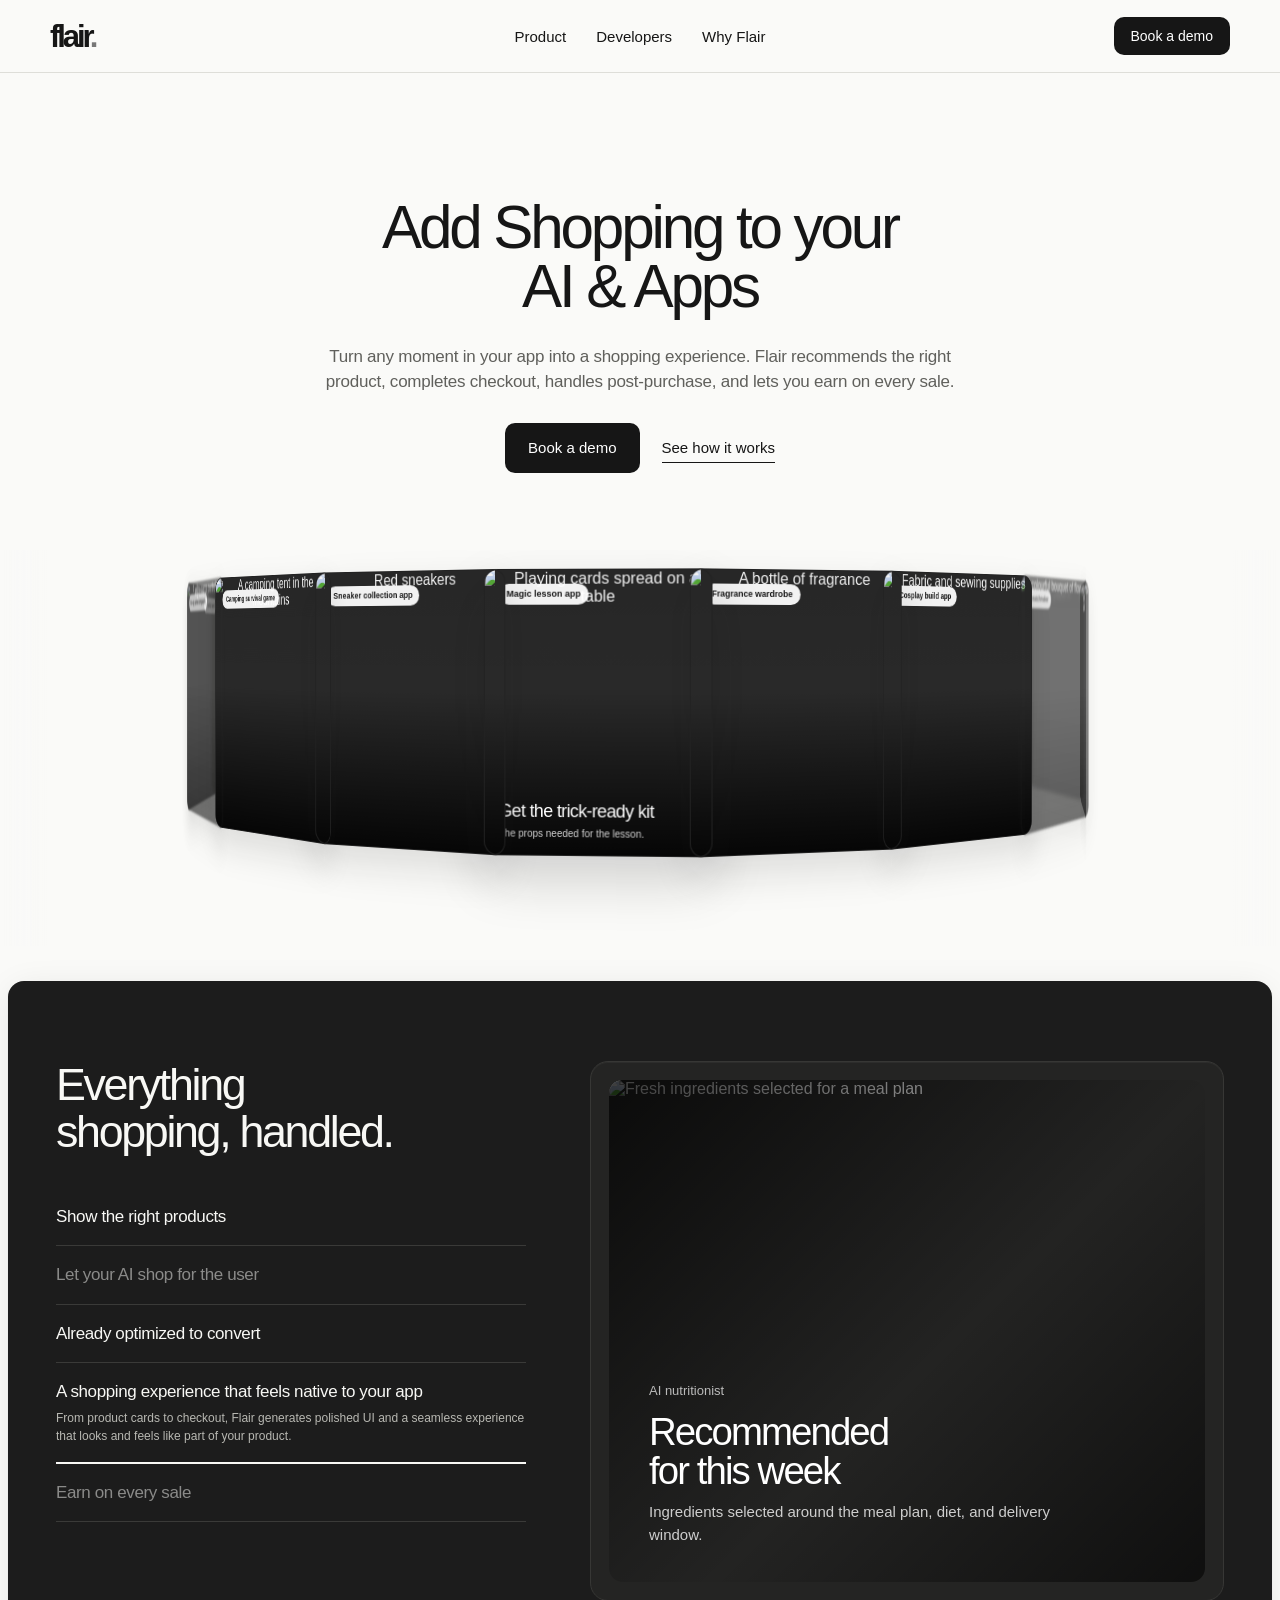
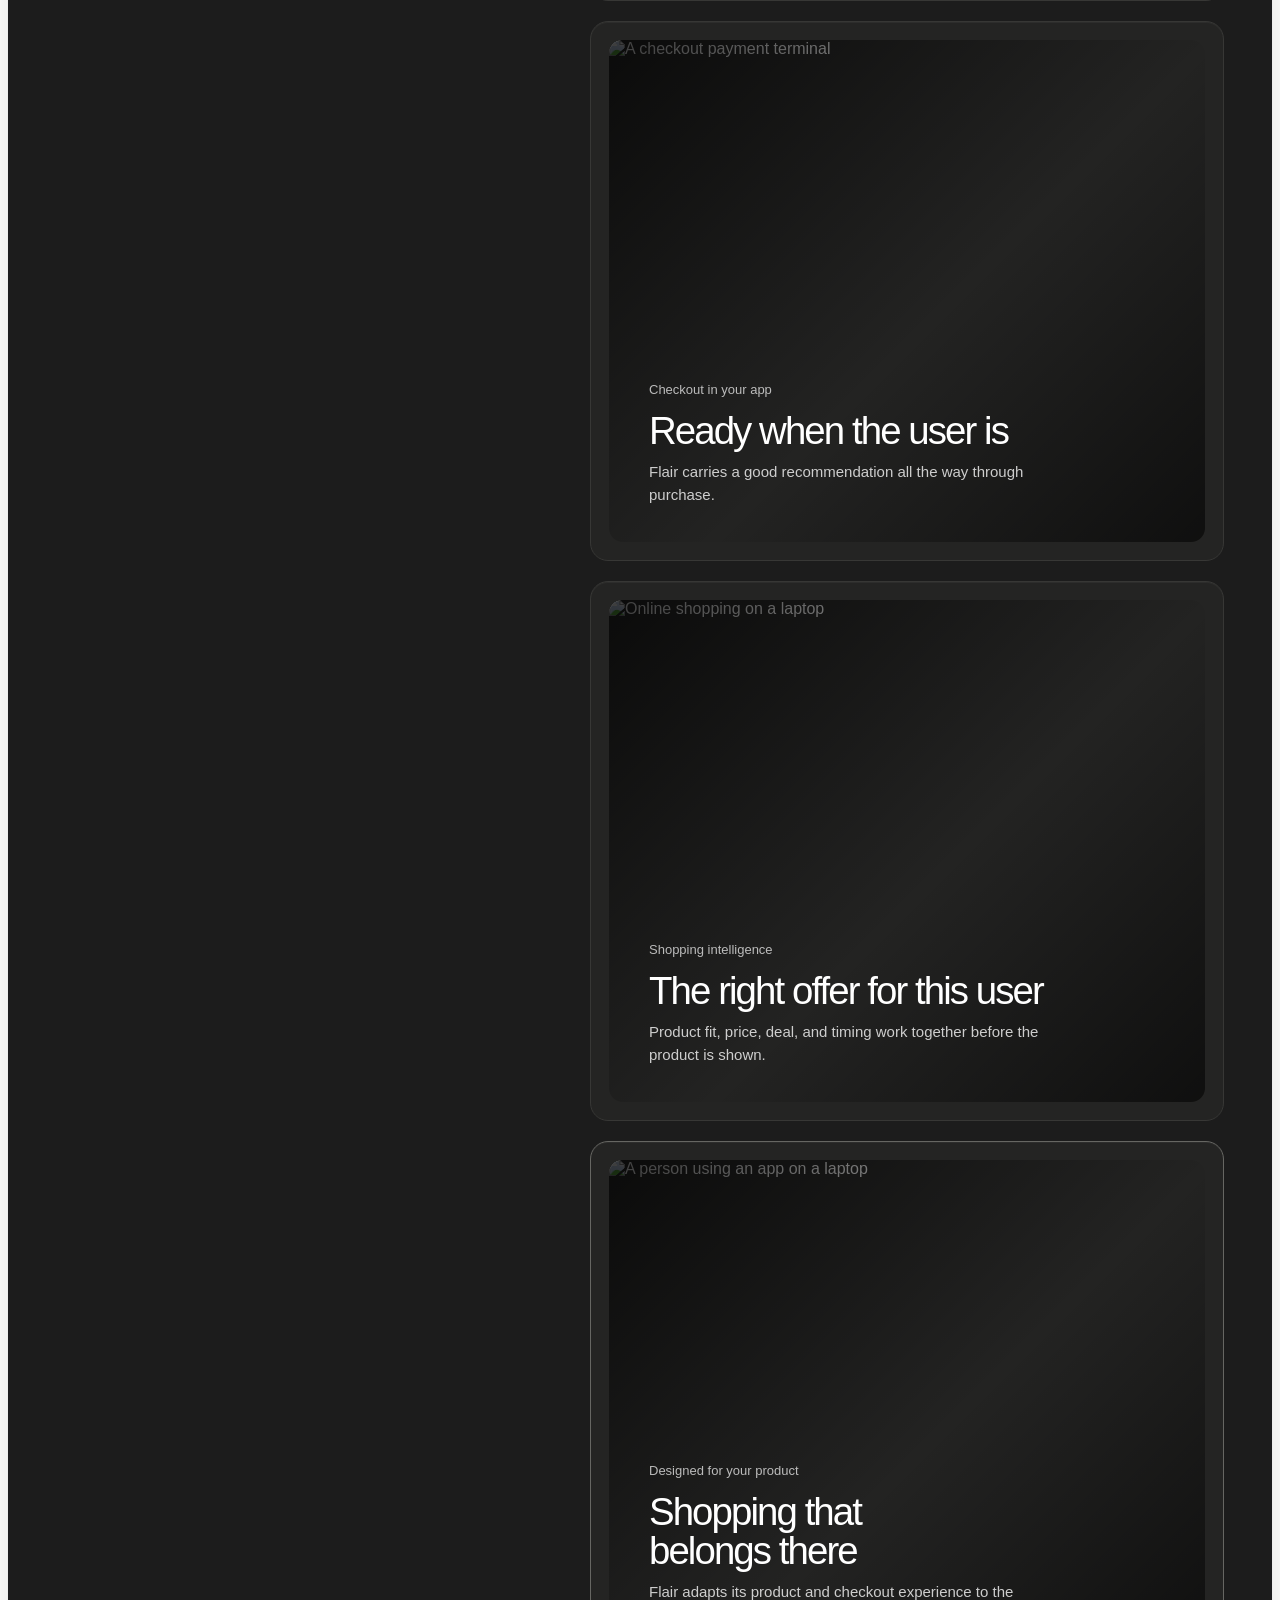
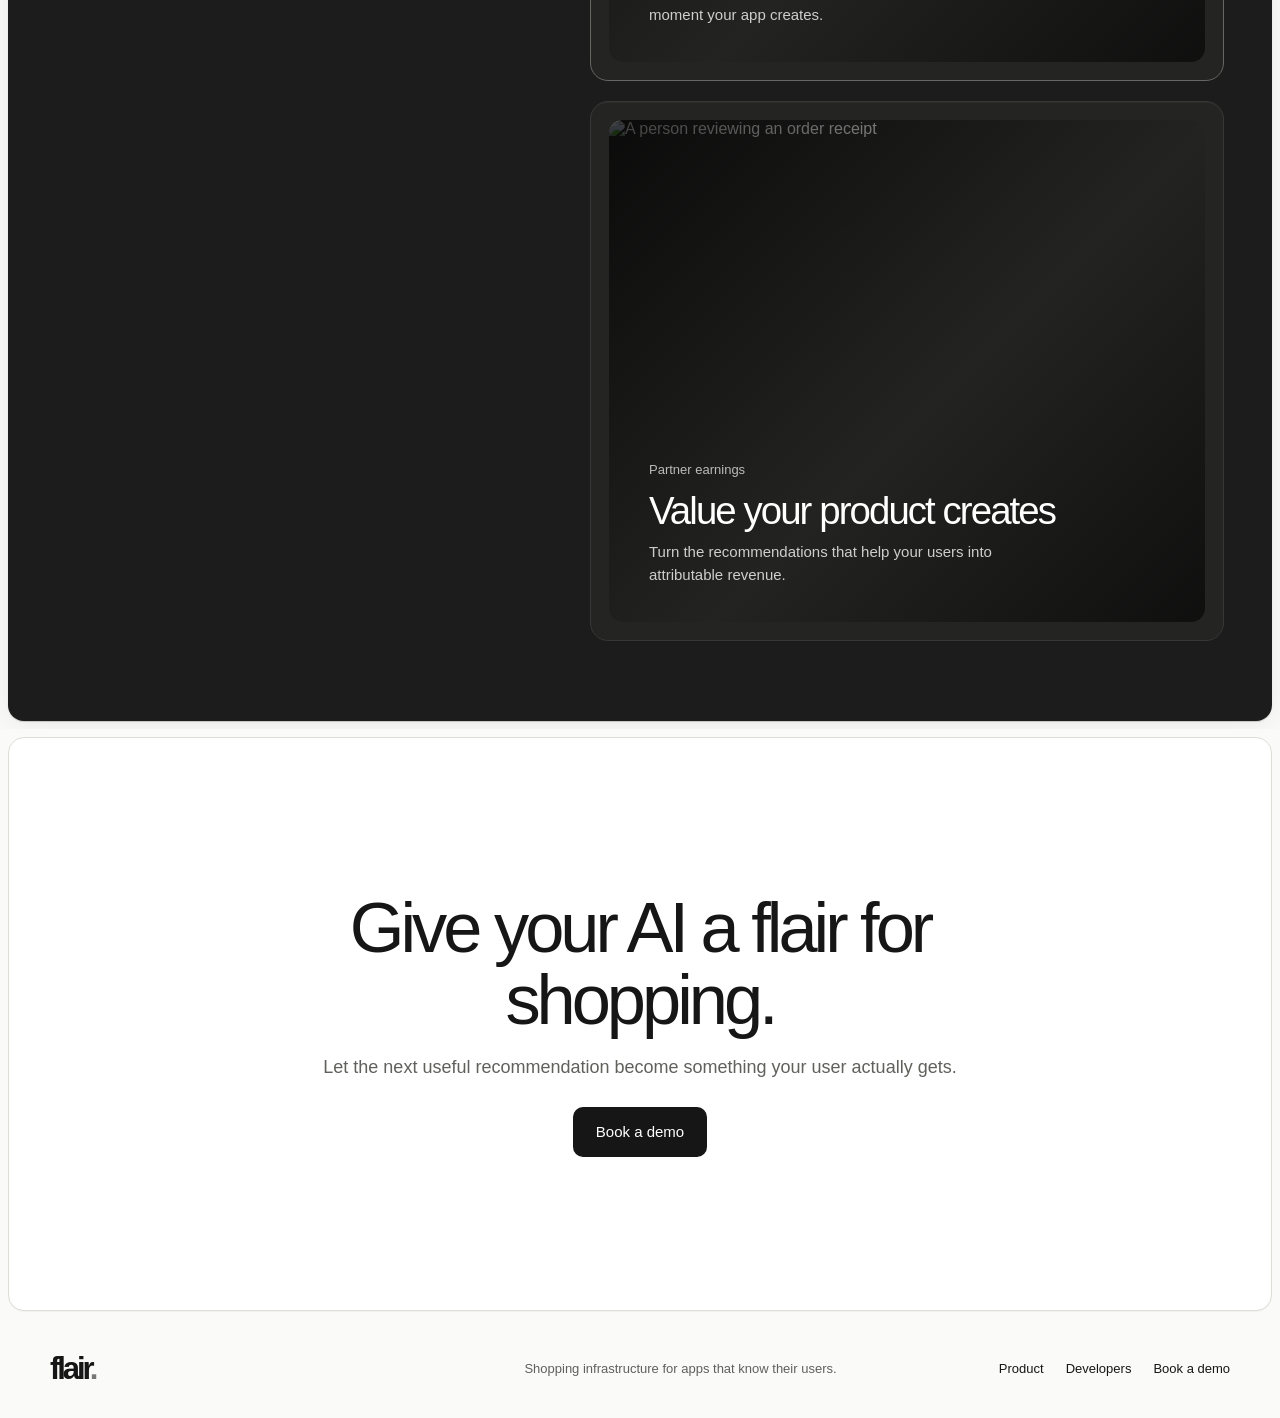
==== commit a495250a: "Refine carousel depth and closing CTA" ====
--- a/index.html
+++ b/index.html
@@ -5,7 +5,7 @@
     <meta name="viewport" content="width=device-width, initial-scale=1.0" />
     <meta name="description" content="Flair adds shopping to AI agents, apps, and games." />
     <title>Flair | Shopping for AI apps</title>
-    <link rel="stylesheet" href="styles.css?v=82d9aa3-mobile-composition" />
+    <link rel="stylesheet" href="styles.css?v=carousel-cta-85e9f0e" />
     <script src="script.js?v=downtown-motion-5" defer></script>
   </head>
   <body>
@@ -70,7 +70,7 @@
           </div>
         </div>
       </section>
-      <section class="closing-section" id="developers" aria-labelledby="closing-title"><div class="shell closing-inner"><h2 id="closing-title">Give your AI a flair for shopping.</h2><p>Let the next useful recommendation become something your user actually gets.</p><a class="button button-dark" href="demo.html">Book a demo</a></div></section>
+      <section class="closing-section" id="developers" aria-labelledby="closing-title"><div class="closing-panel"><div class="shell closing-inner"><h2 id="closing-title">Give your AI a flair for shopping.</h2><p>Let the next useful recommendation become something your user actually gets.</p><a class="button button-dark" href="demo.html">Book a demo</a></div></div></section>
     </main>
     <footer class="site-footer" id="company"><div class="shell footer-inner"><a class="wordmark" href="#top" aria-label="Flair home">flair<span aria-hidden="true">.</span></a><p>Shopping infrastructure for apps that know their users.</p><div><a href="#product">Product</a><a href="#developers">Developers</a><a href="demo.html">Book a demo</a></div></div></footer>
   </body>
--- a/styles.css
+++ b/styles.css
@@ -55,8 +55,9 @@
 .hero-card h2{margin:auto 0 0;font-size:18px;font-weight:500;line-height:1.06;letter-spacing:-.035em;transition:opacity 180ms var(--ease-out)}
 .hero-card span{display:block;margin-top:7px;color:rgba(255,255,255,.82);font-size:10px;line-height:1.28;transition:opacity 180ms var(--ease-out)}
 .hero-card:not(.is-active) h2,.hero-card:not(.is-active) span{opacity:0}
-.hero-card.is-side{filter:blur(1.4px);opacity:.66}
-.hero-card.is-back{filter:blur(3px);opacity:.28}
+.hero-card.is-active{z-index:2;box-shadow:0 24px 52px rgba(22,22,22,.18)}
+.hero-card.is-side{filter:blur(1.8px);opacity:.56}
+.hero-card.is-back{filter:blur(3px);opacity:.22}
 .hero-card.is-back div{opacity:0}
 
 .feature-section{padding:8px;background:var(--paper);color:#f8f8f5}
@@ -82,7 +83,8 @@
 .stage-overlay h3{max-width:410px;margin:13px 0 11px;font-size:clamp(30px,3vw,45px);font-weight:500;line-height:1.02;letter-spacing:-.05em;text-wrap:balance}
 .stage-overlay p{max-width:410px;margin:0;color:rgba(255,255,255,.78);font-size:15px;line-height:1.5}
 
-.closing-section{padding:130px 0;background:var(--paper);color:var(--ink)}
+.closing-section{padding:8px;background:var(--paper);color:var(--ink)}
+.closing-panel{width:min(100%,1536px);margin-inline:auto;padding:clamp(96px,12vw,176px) 24px;border:1px solid var(--line);border-radius:16px;background:#fff;box-shadow:0 1px 1px rgba(22,22,22,.04)}
 .closing-inner{max-width:820px;text-align:center}
 .closing-inner h2{max-width:700px;margin:0 auto;font-size:clamp(45px,5.5vw,72px);font-weight:500;line-height:1.03;letter-spacing:-.057em}
 .closing-inner p{margin:20px 0 29px;color:var(--muted);font-size:18px}
@@ -165,7 +167,7 @@
   .stage-overlay{right:24px;bottom:25px;left:24px}
   .stage-overlay h3{font-size:32px}
   .stage-overlay p{font-size:14px}
-  .closing-section{padding:86px 0}
+  .closing-panel{padding:86px 16px}
   .closing-inner h2{font-size:46px}
   .closing-inner p{font-size:16px}
 }
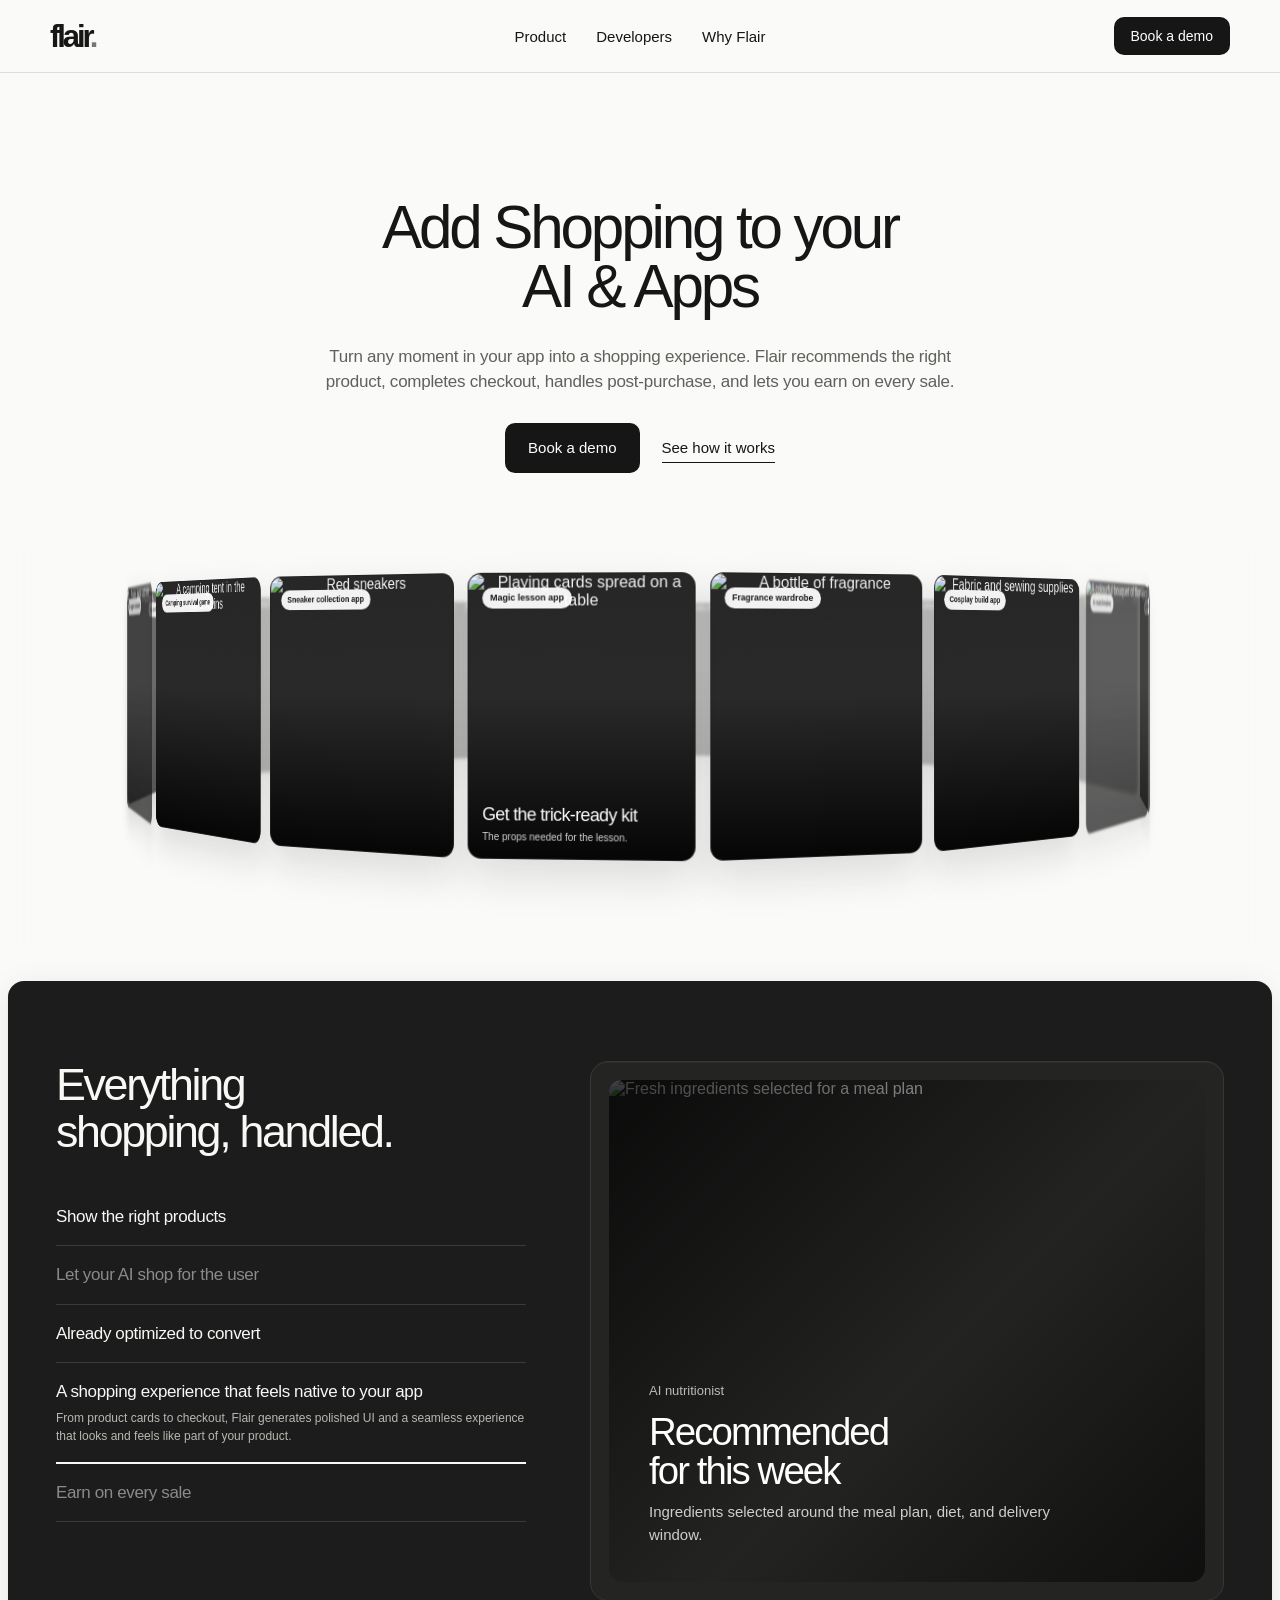
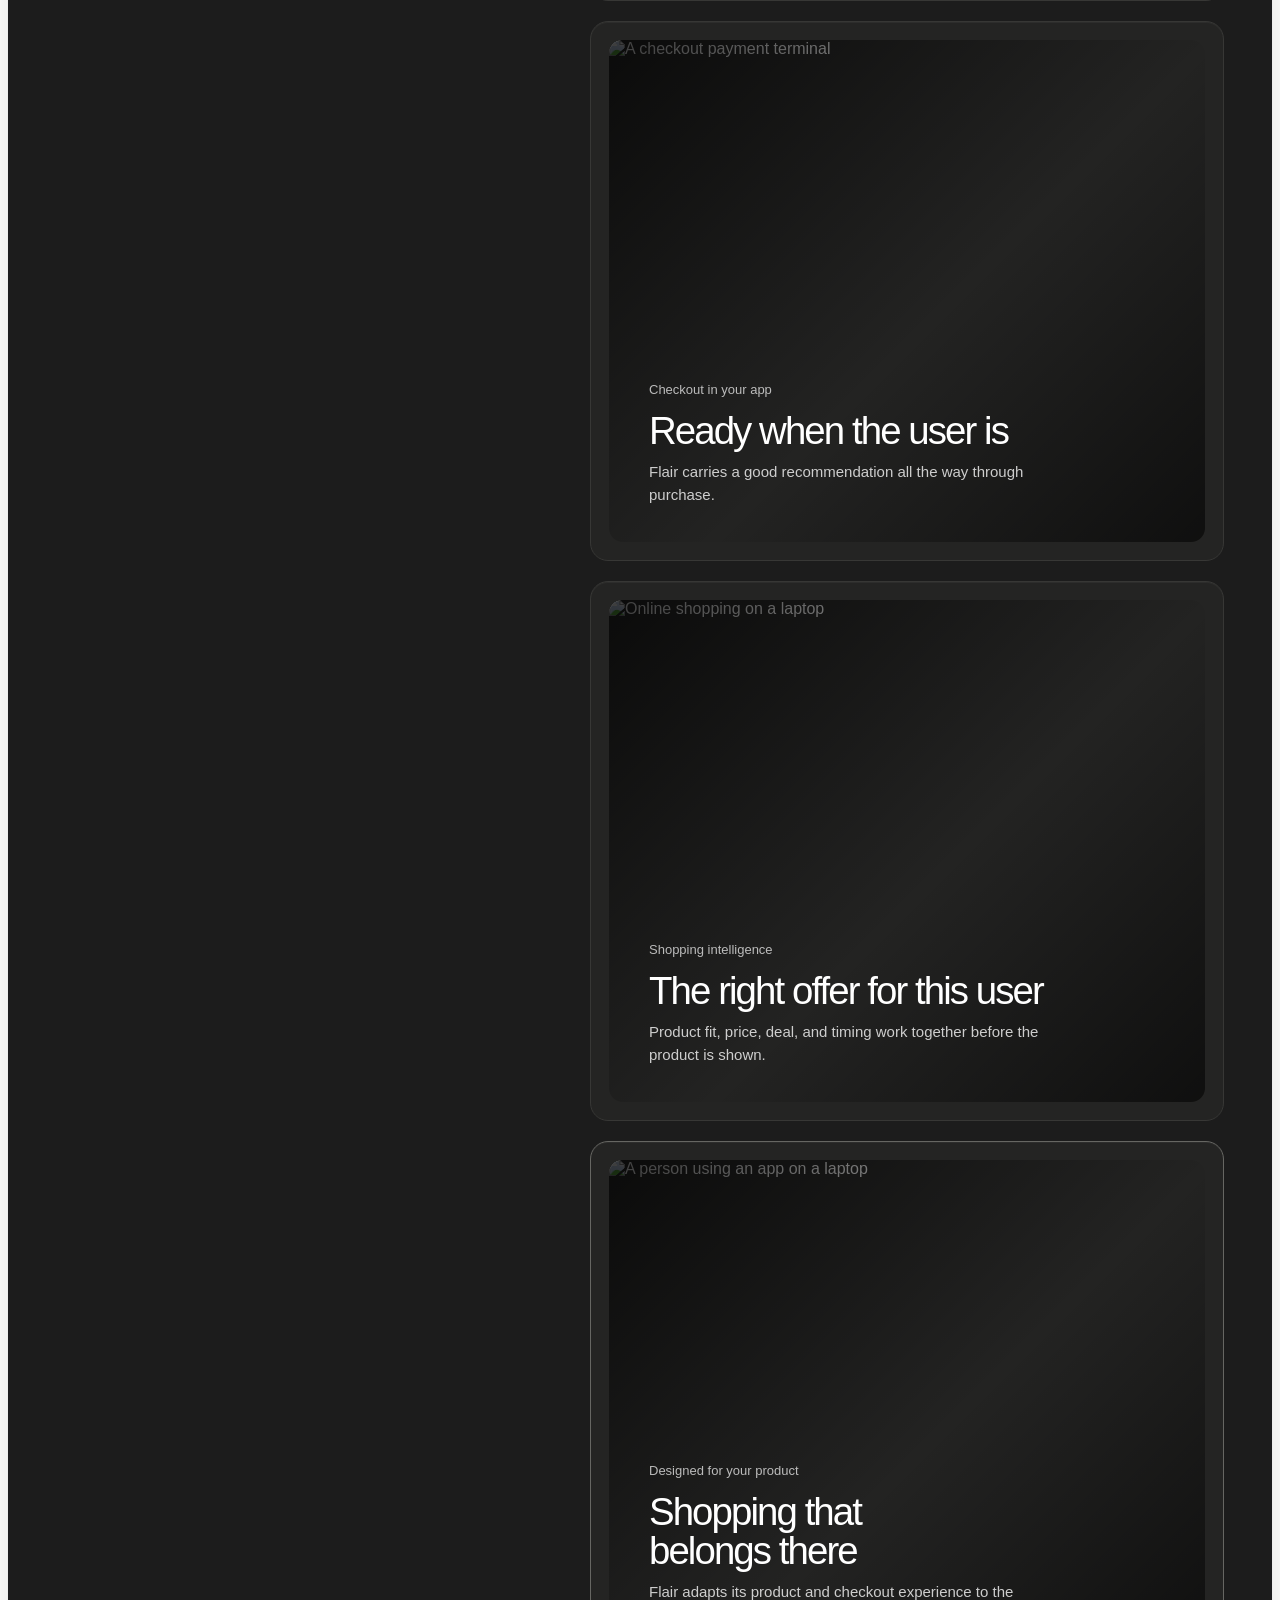
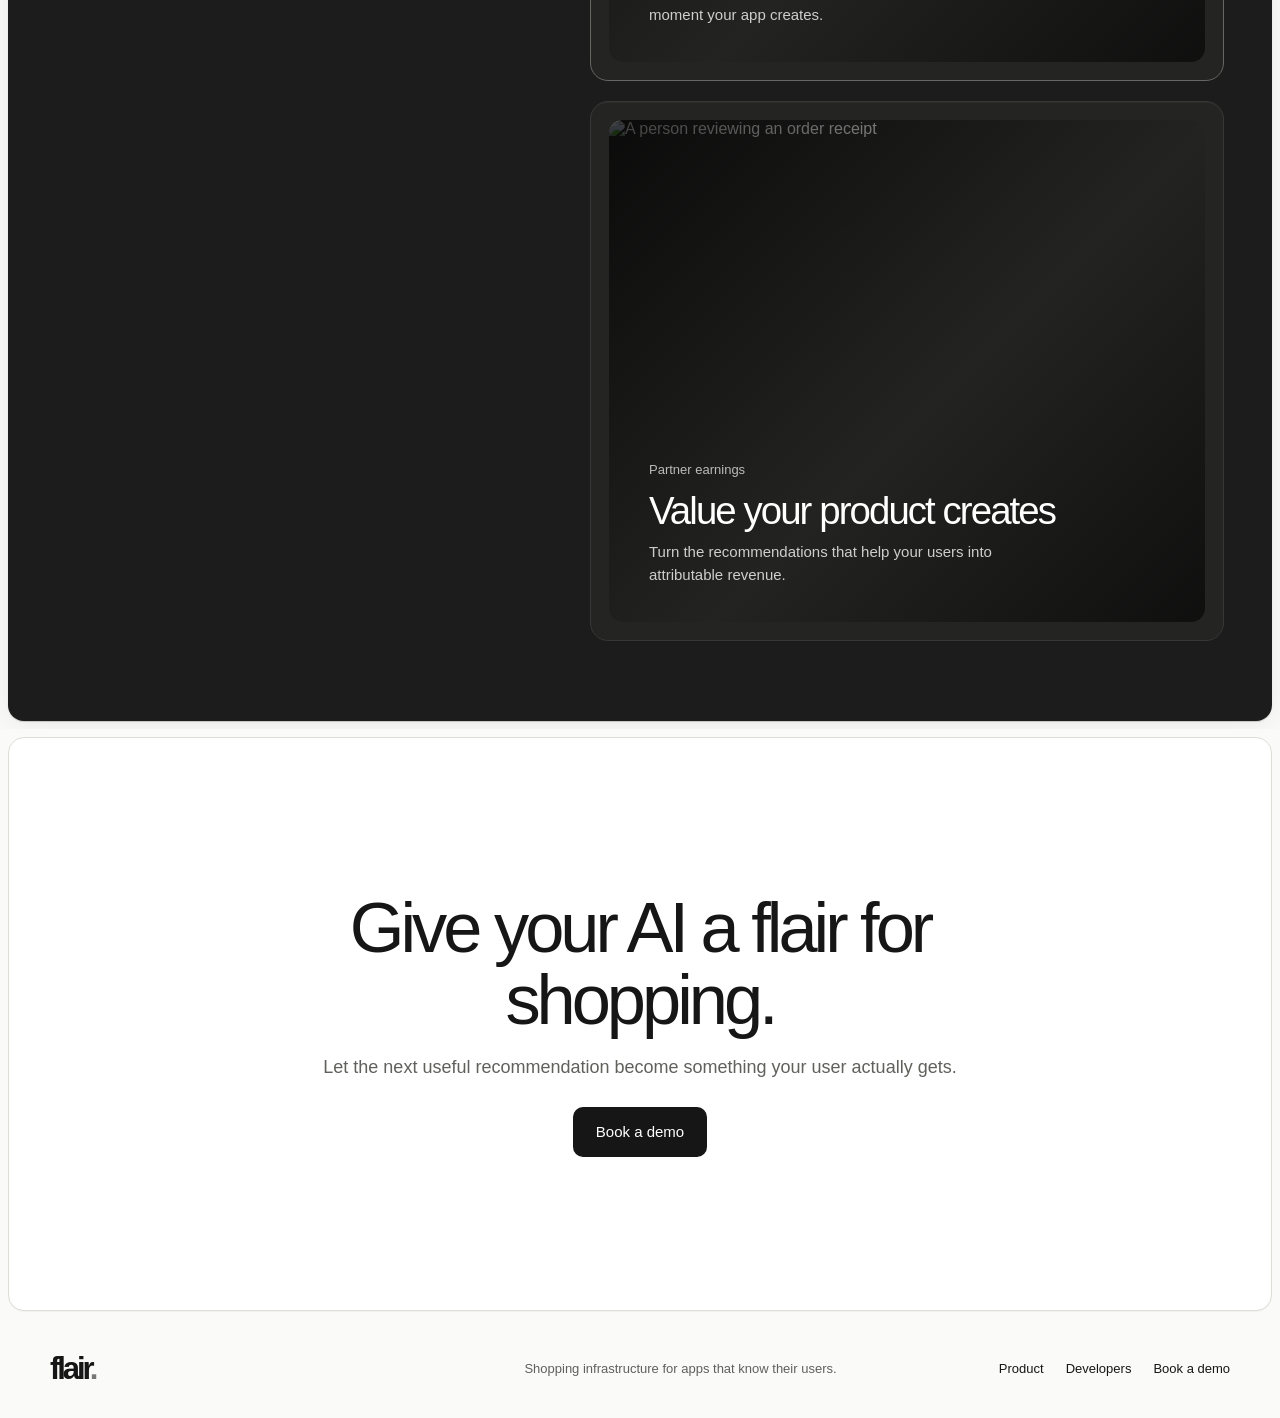
==== commit f8e0a110: "Make feature section responsive and sequential" ====
--- a/index.html
+++ b/index.html
@@ -5,8 +5,8 @@
     <meta name="viewport" content="width=device-width, initial-scale=1.0" />
     <meta name="description" content="Flair adds shopping to AI agents, apps, and games." />
     <title>Flair | Shopping for AI apps</title>
-    <link rel="stylesheet" href="styles.css?v=carousel-cta-85e9f0e" />
-    <script src="script.js?v=downtown-motion-5" defer></script>
+    <link rel="stylesheet" href="styles.css?v=feature-flow-2355eb9" />
+    <script src="script.js?v=feature-flow-2355eb9" defer></script>
   </head>
   <body>
     <a class="skip-link" href="#main">Skip to content</a>
@@ -52,7 +52,7 @@
           <div class="feature-layout">
             <div class="feature-copy">
               <h2 id="features-title">Everything shopping, handled.</h2>
-              <div class="feature-list" role="tablist" aria-label="Flair capabilities">
+              <div class="feature-list" role="tablist" aria-label="Flair capabilities"><span class="feature-indicator" aria-hidden="true"></span>
                 <button class="feature-trigger is-active" type="button" role="tab" aria-selected="true" aria-controls="feature-right-products" id="feature-left-products" data-feature="products"><span>Show the right products</span><small>Use the context you already have about each user to recommend the right products.</small></button>
                 <button class="feature-trigger" type="button" role="tab" aria-selected="false" aria-controls="feature-right-shop" id="feature-left-shop" data-feature="shop"><span>Let your AI shop for the user</span><small>From recommendation to checkout, Flair handles the purchase inside your app.</small></button>
                 <button class="feature-trigger" type="button" role="tab" aria-selected="false" aria-controls="feature-right-convert" id="feature-left-convert" data-feature="convert"><span>Already optimized to convert</span><small>Flair combines your app’s context with its own shopping intelligence to select the right product, price, deal, and offer for each user.</small></button>
--- a/styles.css
+++ b/styles.css
@@ -55,9 +55,8 @@
 .hero-card h2{margin:auto 0 0;font-size:18px;font-weight:500;line-height:1.06;letter-spacing:-.035em;transition:opacity 180ms var(--ease-out)}
 .hero-card span{display:block;margin-top:7px;color:rgba(255,255,255,.82);font-size:10px;line-height:1.28;transition:opacity 180ms var(--ease-out)}
 .hero-card:not(.is-active) h2,.hero-card:not(.is-active) span{opacity:0}
-.hero-card.is-active{z-index:2;box-shadow:0 24px 52px rgba(22,22,22,.18)}
-.hero-card.is-side{filter:blur(1.8px);opacity:.56}
-.hero-card.is-back{filter:blur(3px);opacity:.22}
+.hero-card.is-side{filter:blur(1.4px);opacity:.66}
+.hero-card.is-back{filter:blur(3px);opacity:.28}
 .hero-card.is-back div{opacity:0}
 
 .feature-section{padding:8px;background:var(--paper);color:#f8f8f5}
@@ -65,12 +64,11 @@
 .feature-layout{display:grid;grid-template-columns:minmax(470px,.82fr) minmax(0,1.18fr);gap:64px;align-items:start;width:100%;max-width:1344px;margin-inline:auto}
 .feature-copy{position:sticky;top:112px}
 .feature-copy h2{max-width:470px;margin:0;font-size:clamp(38px,3.5vw,52px);font-weight:500;line-height:1.04;letter-spacing:-.052em;text-wrap:balance}
-.feature-list{display:grid;margin-top:34px}
+.feature-list{position:relative;display:grid;margin-top:34px}
+.feature-indicator{position:absolute;right:0;left:0;z-index:1;height:2px;background:#f8f8f5;pointer-events:none;transform:translateY(0);transition:transform 260ms var(--ease-out)}
 .feature-trigger{position:relative;width:100%;padding:18px 0;border:0;border-bottom:1px solid #3a3a38;background:transparent;color:#f8f8f5;text-align:left;cursor:pointer}
 .feature-trigger span{display:block;font-size:17px;font-weight:500;line-height:1.25;letter-spacing:-.022em;transition:opacity 160ms var(--ease-out)}
 .feature-trigger small{display:block;width:100%;max-height:0;margin-top:0;overflow:hidden;color:#b8b8b2;font-size:12px;line-height:1.45;opacity:0;transform:translateY(-4px);transition:opacity 180ms var(--ease-out),max-height 220ms var(--ease-out),margin-top 220ms var(--ease-out),transform 180ms var(--ease-out)}
-.feature-trigger::after{position:absolute;right:0;bottom:-1px;left:0;height:2px;content:"";background:#f8f8f5;transform:scaleX(0);transform-origin:left;transition:transform 240ms var(--ease-out)}
-.feature-trigger.is-active::after{transform:scaleX(1)}
 .feature-trigger.is-active small{max-height:38px;margin-top:8px;opacity:1;transform:translateY(0)}
 .feature-trigger:not(.is-active) span{opacity:.5}
 .feature-stage{display:grid;gap:20px;color:#fff}
@@ -121,6 +119,15 @@
   .feature-view{min-height:460px}
   .footer-inner{grid-template-columns:1fr;gap:20px}
   .footer-inner>div{flex-wrap:wrap}
+
+  .feature-layout{display:block}
+  .feature-list{display:block;margin-top:30px}
+  .feature-indicator{display:none}
+  .feature-list .feature-trigger{padding:0 0 14px;border-bottom:0;cursor:default}
+  .feature-list .feature-trigger span,.feature-list .feature-trigger:not(.is-active) span{opacity:1}
+  .feature-list .feature-trigger small,.feature-list .feature-trigger.is-active small{max-height:none;margin-top:7px;overflow:visible;opacity:1;transform:none}
+  .feature-list .feature-view{min-height:460px;margin:0 0 38px}
+  .feature-stage{display:none}
 }
 
 @media(min-width:901px) and (max-height:850px){.hero-rail{--card-size:210px}}
@@ -158,11 +165,10 @@
   .feature-layout{gap:34px;width:min(100%,460px)}
   .feature-copy h2{font-size:38px}
   .feature-list{margin-top:28px}
-  .feature-trigger{padding:17px 0}
+  .feature-list .feature-trigger{padding:0 0 13px}
   .feature-trigger span{font-size:15px}
   .feature-trigger small{font-size:10.5px;line-height:1.45;letter-spacing:-.015em}
-  .feature-trigger.is-active small{max-height:34px}
-  .feature-view{min-height:360px;border-radius:16px}
+  .feature-list .feature-view{min-height:360px;margin-bottom:32px;border-radius:16px}
   .feature-view img,.feature-view::after{inset:10px;width:calc(100% - 20px);height:calc(100% - 20px)}
   .stage-overlay{right:24px;bottom:25px;left:24px}
   .stage-overlay h3{font-size:32px}
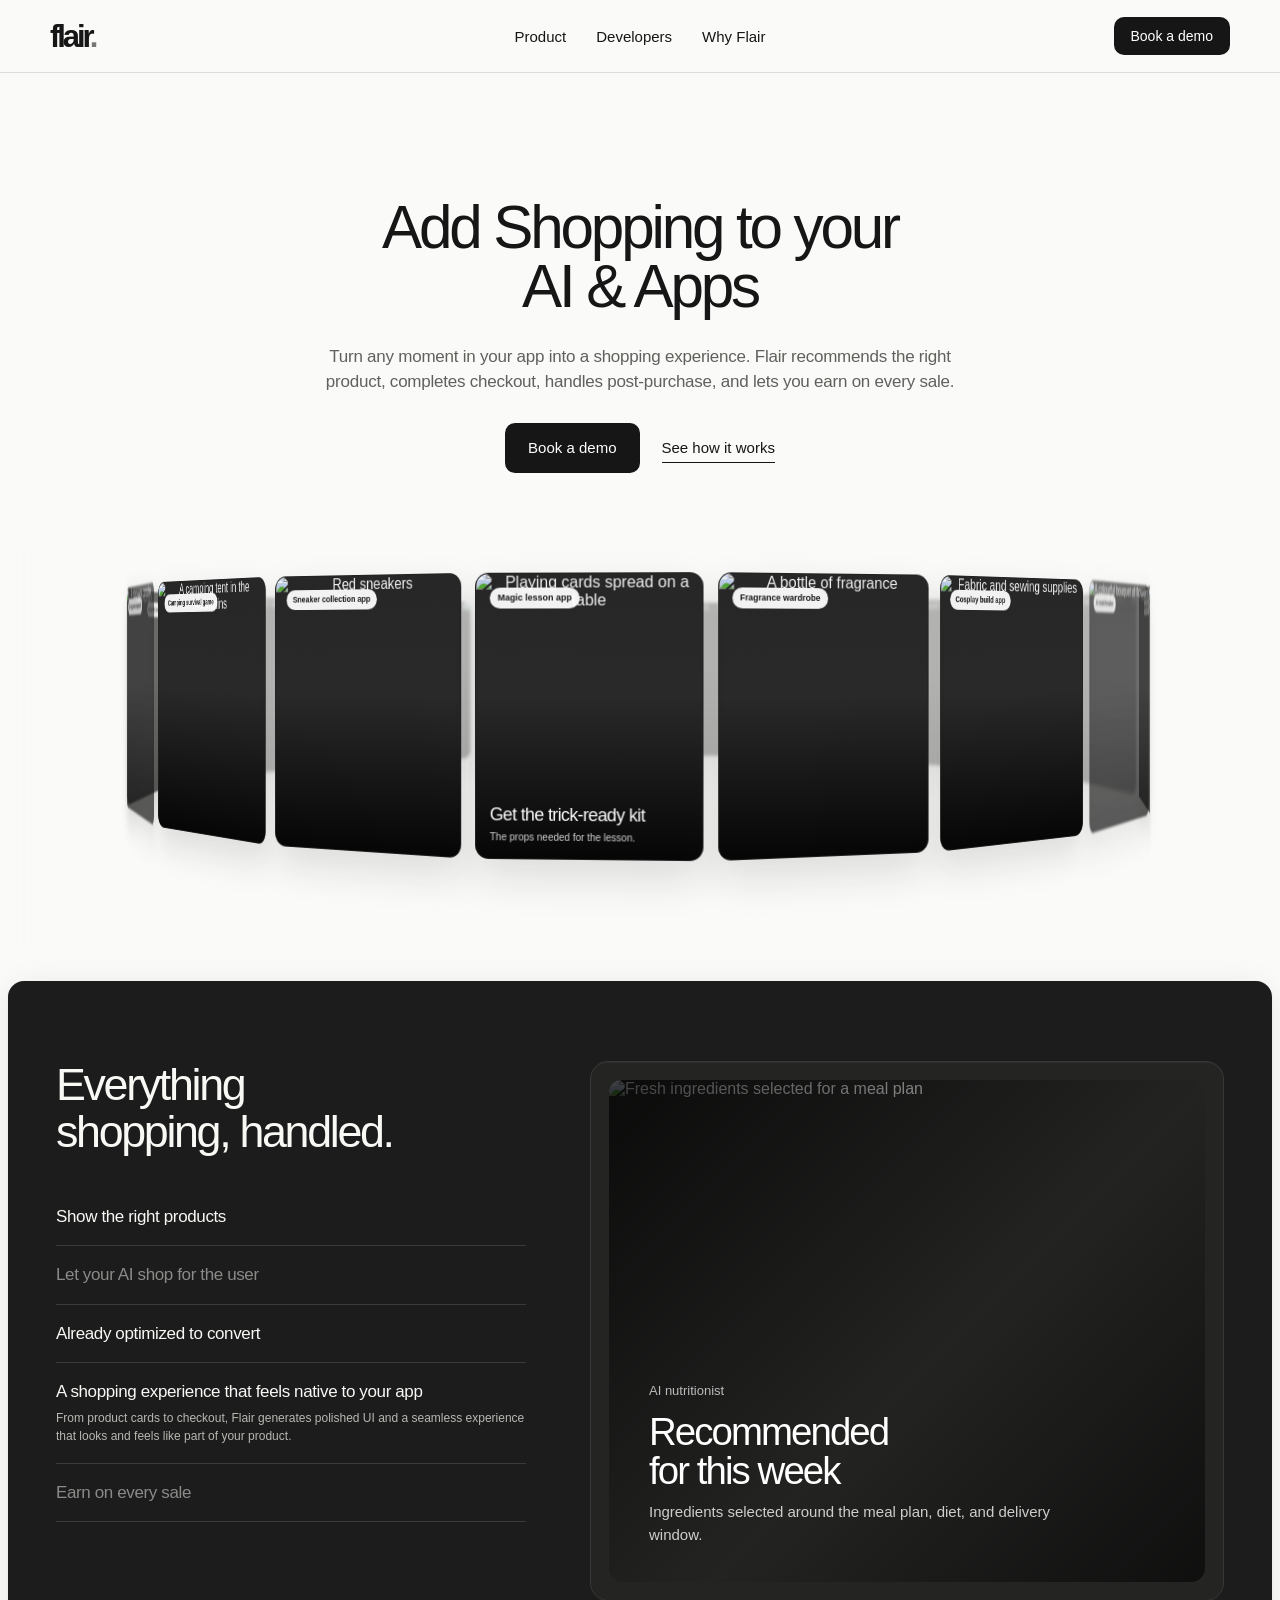
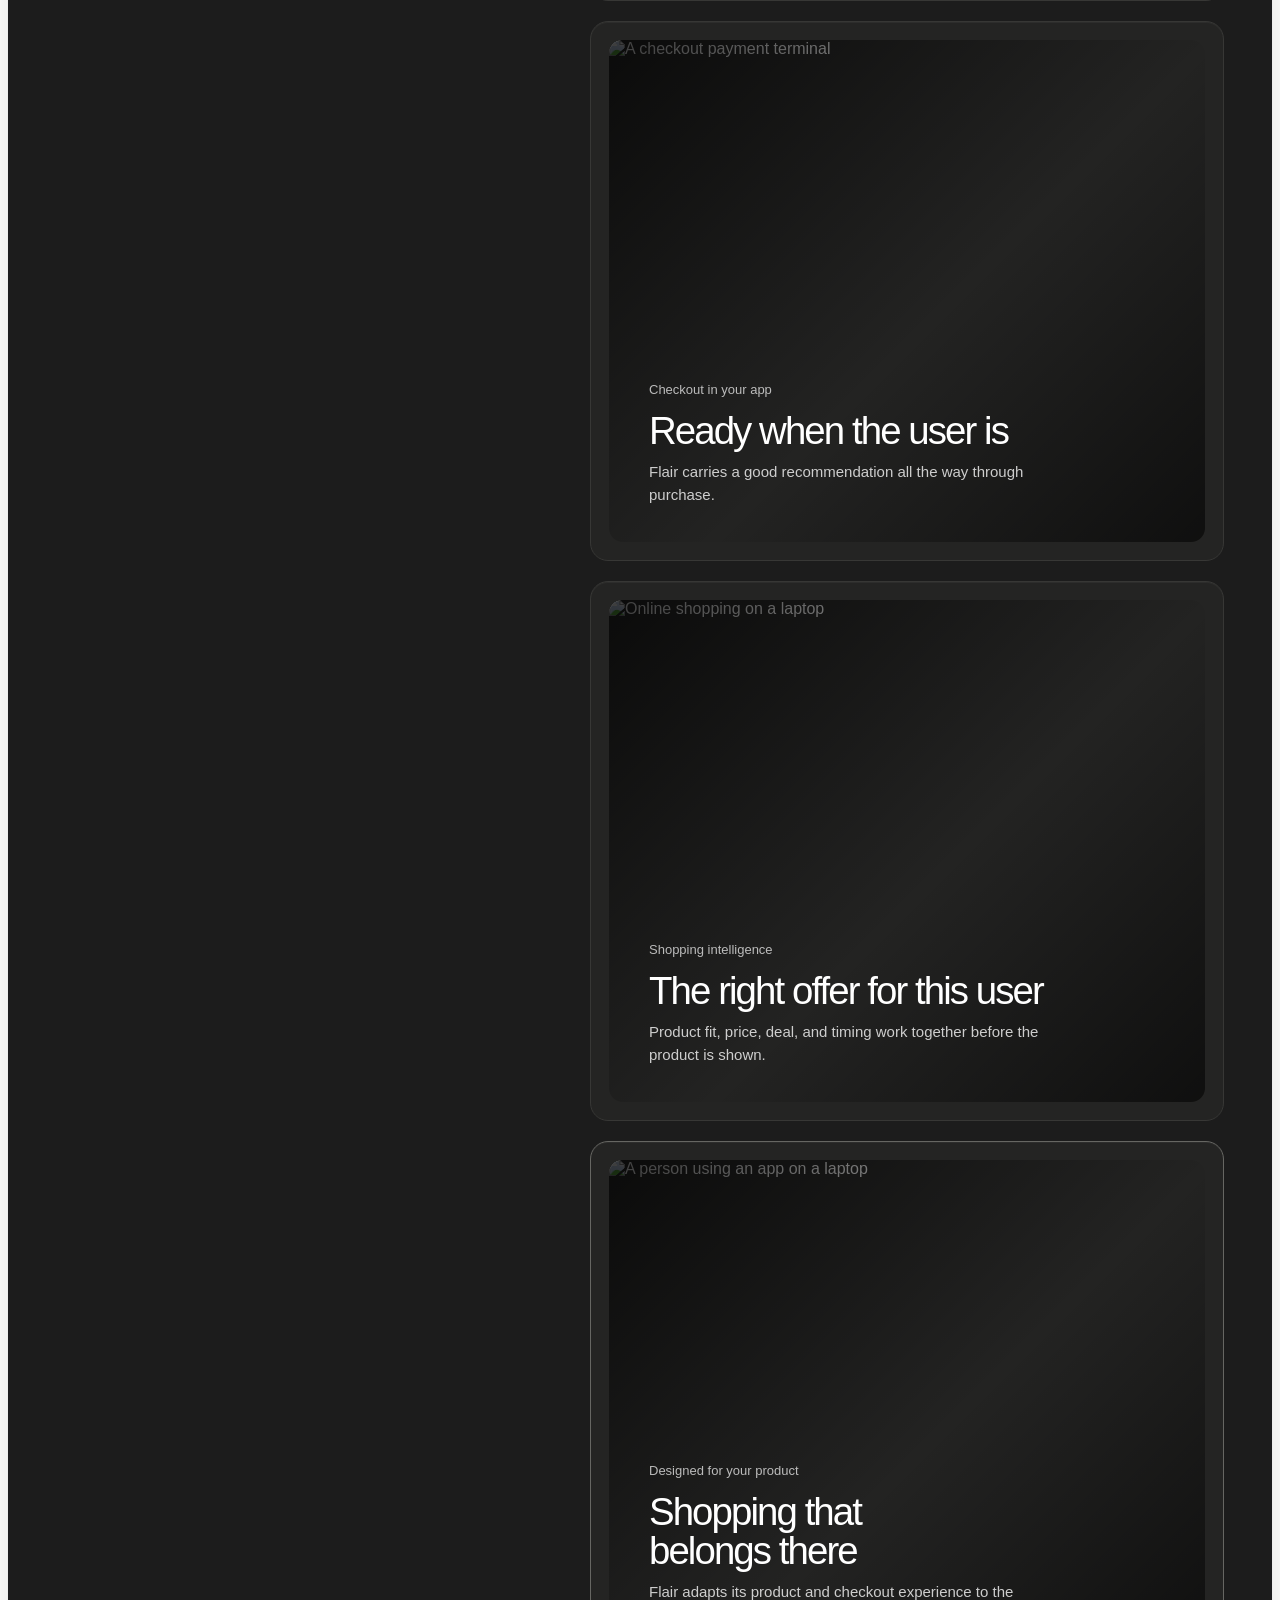
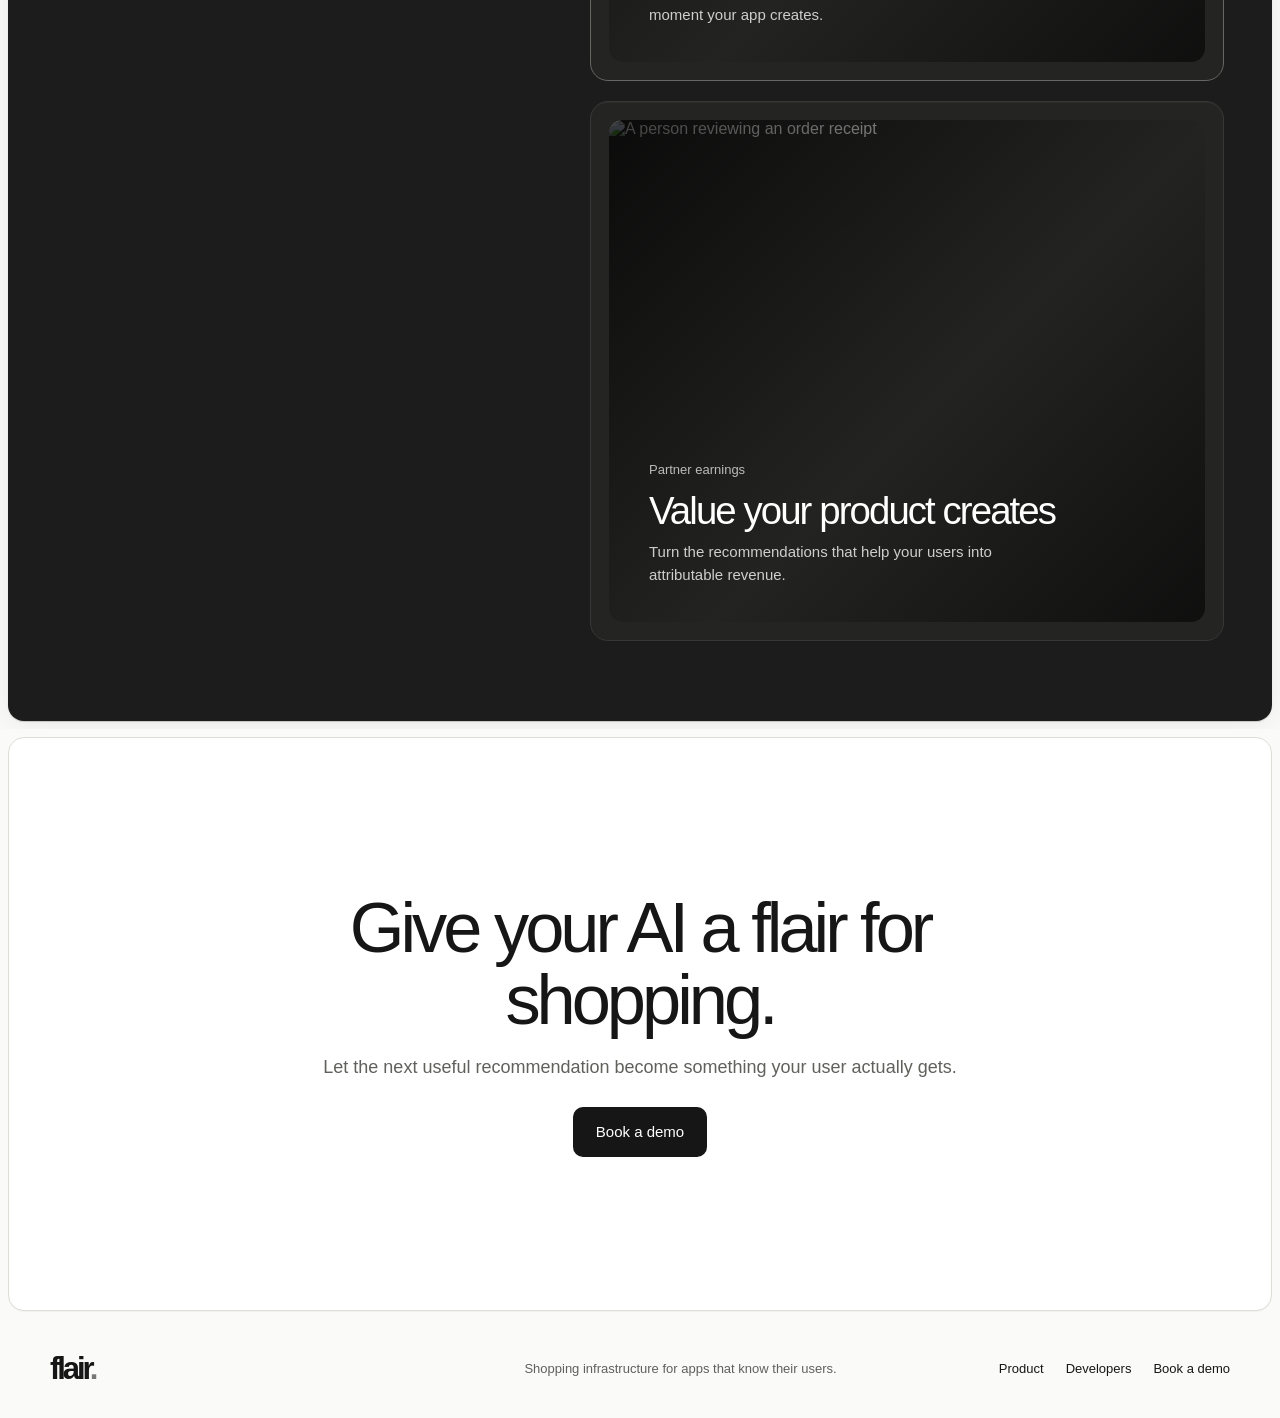
==== commit 9d3cf5de: "Restore feature scroll progress bars" ====
--- a/index.html
+++ b/index.html
@@ -5,8 +5,8 @@
     <meta name="viewport" content="width=device-width, initial-scale=1.0" />
     <meta name="description" content="Flair adds shopping to AI agents, apps, and games." />
     <title>Flair | Shopping for AI apps</title>
-    <link rel="stylesheet" href="styles.css?v=feature-flow-2355eb9" />
-    <script src="script.js?v=feature-flow-2355eb9" defer></script>
+    <link rel="stylesheet" href="styles.css?v=feature-progress-f8e0a11" />
+    <script src="script.js?v=feature-progress-f8e0a11" defer></script>
   </head>
   <body>
     <a class="skip-link" href="#main">Skip to content</a>
@@ -52,7 +52,7 @@
           <div class="feature-layout">
             <div class="feature-copy">
               <h2 id="features-title">Everything shopping, handled.</h2>
-              <div class="feature-list" role="tablist" aria-label="Flair capabilities"><span class="feature-indicator" aria-hidden="true"></span>
+              <div class="feature-list" role="tablist" aria-label="Flair capabilities">
                 <button class="feature-trigger is-active" type="button" role="tab" aria-selected="true" aria-controls="feature-right-products" id="feature-left-products" data-feature="products"><span>Show the right products</span><small>Use the context you already have about each user to recommend the right products.</small></button>
                 <button class="feature-trigger" type="button" role="tab" aria-selected="false" aria-controls="feature-right-shop" id="feature-left-shop" data-feature="shop"><span>Let your AI shop for the user</span><small>From recommendation to checkout, Flair handles the purchase inside your app.</small></button>
                 <button class="feature-trigger" type="button" role="tab" aria-selected="false" aria-controls="feature-right-convert" id="feature-left-convert" data-feature="convert"><span>Already optimized to convert</span><small>Flair combines your app’s context with its own shopping intelligence to select the right product, price, deal, and offer for each user.</small></button>
--- a/styles.css
+++ b/styles.css
@@ -64,11 +64,11 @@
 .feature-layout{display:grid;grid-template-columns:minmax(470px,.82fr) minmax(0,1.18fr);gap:64px;align-items:start;width:100%;max-width:1344px;margin-inline:auto}
 .feature-copy{position:sticky;top:112px}
 .feature-copy h2{max-width:470px;margin:0;font-size:clamp(38px,3.5vw,52px);font-weight:500;line-height:1.04;letter-spacing:-.052em;text-wrap:balance}
-.feature-list{position:relative;display:grid;margin-top:34px}
-.feature-indicator{position:absolute;right:0;left:0;z-index:1;height:2px;background:#f8f8f5;pointer-events:none;transform:translateY(0);transition:transform 260ms var(--ease-out)}
+.feature-list{display:grid;margin-top:34px}
 .feature-trigger{position:relative;width:100%;padding:18px 0;border:0;border-bottom:1px solid #3a3a38;background:transparent;color:#f8f8f5;text-align:left;cursor:pointer}
 .feature-trigger span{display:block;font-size:17px;font-weight:500;line-height:1.25;letter-spacing:-.022em;transition:opacity 160ms var(--ease-out)}
 .feature-trigger small{display:block;width:100%;max-height:0;margin-top:0;overflow:hidden;color:#b8b8b2;font-size:12px;line-height:1.45;opacity:0;transform:translateY(-4px);transition:opacity 180ms var(--ease-out),max-height 220ms var(--ease-out),margin-top 220ms var(--ease-out),transform 180ms var(--ease-out)}
+.feature-trigger::after{position:absolute;right:0;bottom:-1px;left:0;height:2px;content:"";background:#f8f8f5;transform:scaleX(var(--progress,0));transform-origin:left;transition:transform 90ms linear}
 .feature-trigger.is-active small{max-height:38px;margin-top:8px;opacity:1;transform:translateY(0)}
 .feature-trigger:not(.is-active) span{opacity:.5}
 .feature-stage{display:grid;gap:20px;color:#fff}
@@ -122,8 +122,8 @@
 
   .feature-layout{display:block}
   .feature-list{display:block;margin-top:30px}
-  .feature-indicator{display:none}
   .feature-list .feature-trigger{padding:0 0 14px;border-bottom:0;cursor:default}
+  .feature-list .feature-trigger::after{display:none}
   .feature-list .feature-trigger span,.feature-list .feature-trigger:not(.is-active) span{opacity:1}
   .feature-list .feature-trigger small,.feature-list .feature-trigger.is-active small{max-height:none;margin-top:7px;overflow:visible;opacity:1;transform:none}
   .feature-list .feature-view{min-height:460px;margin:0 0 38px}
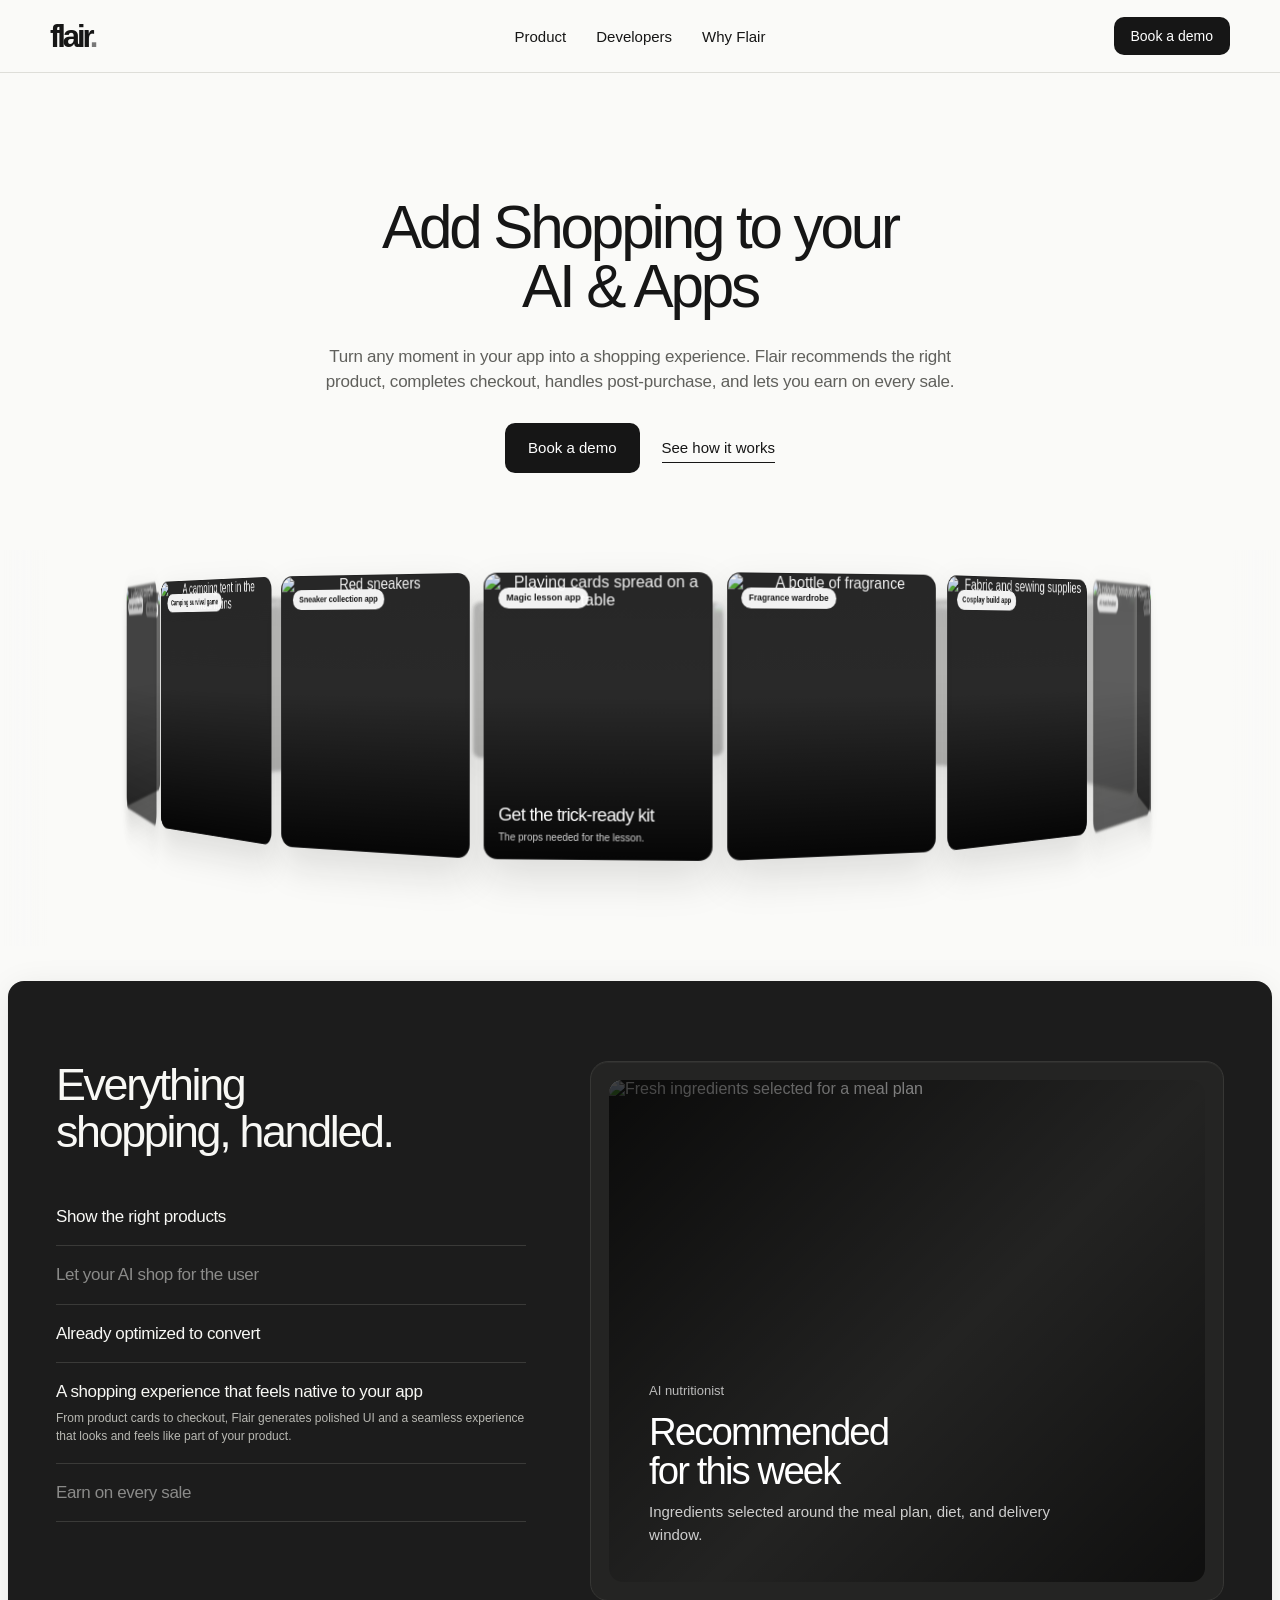
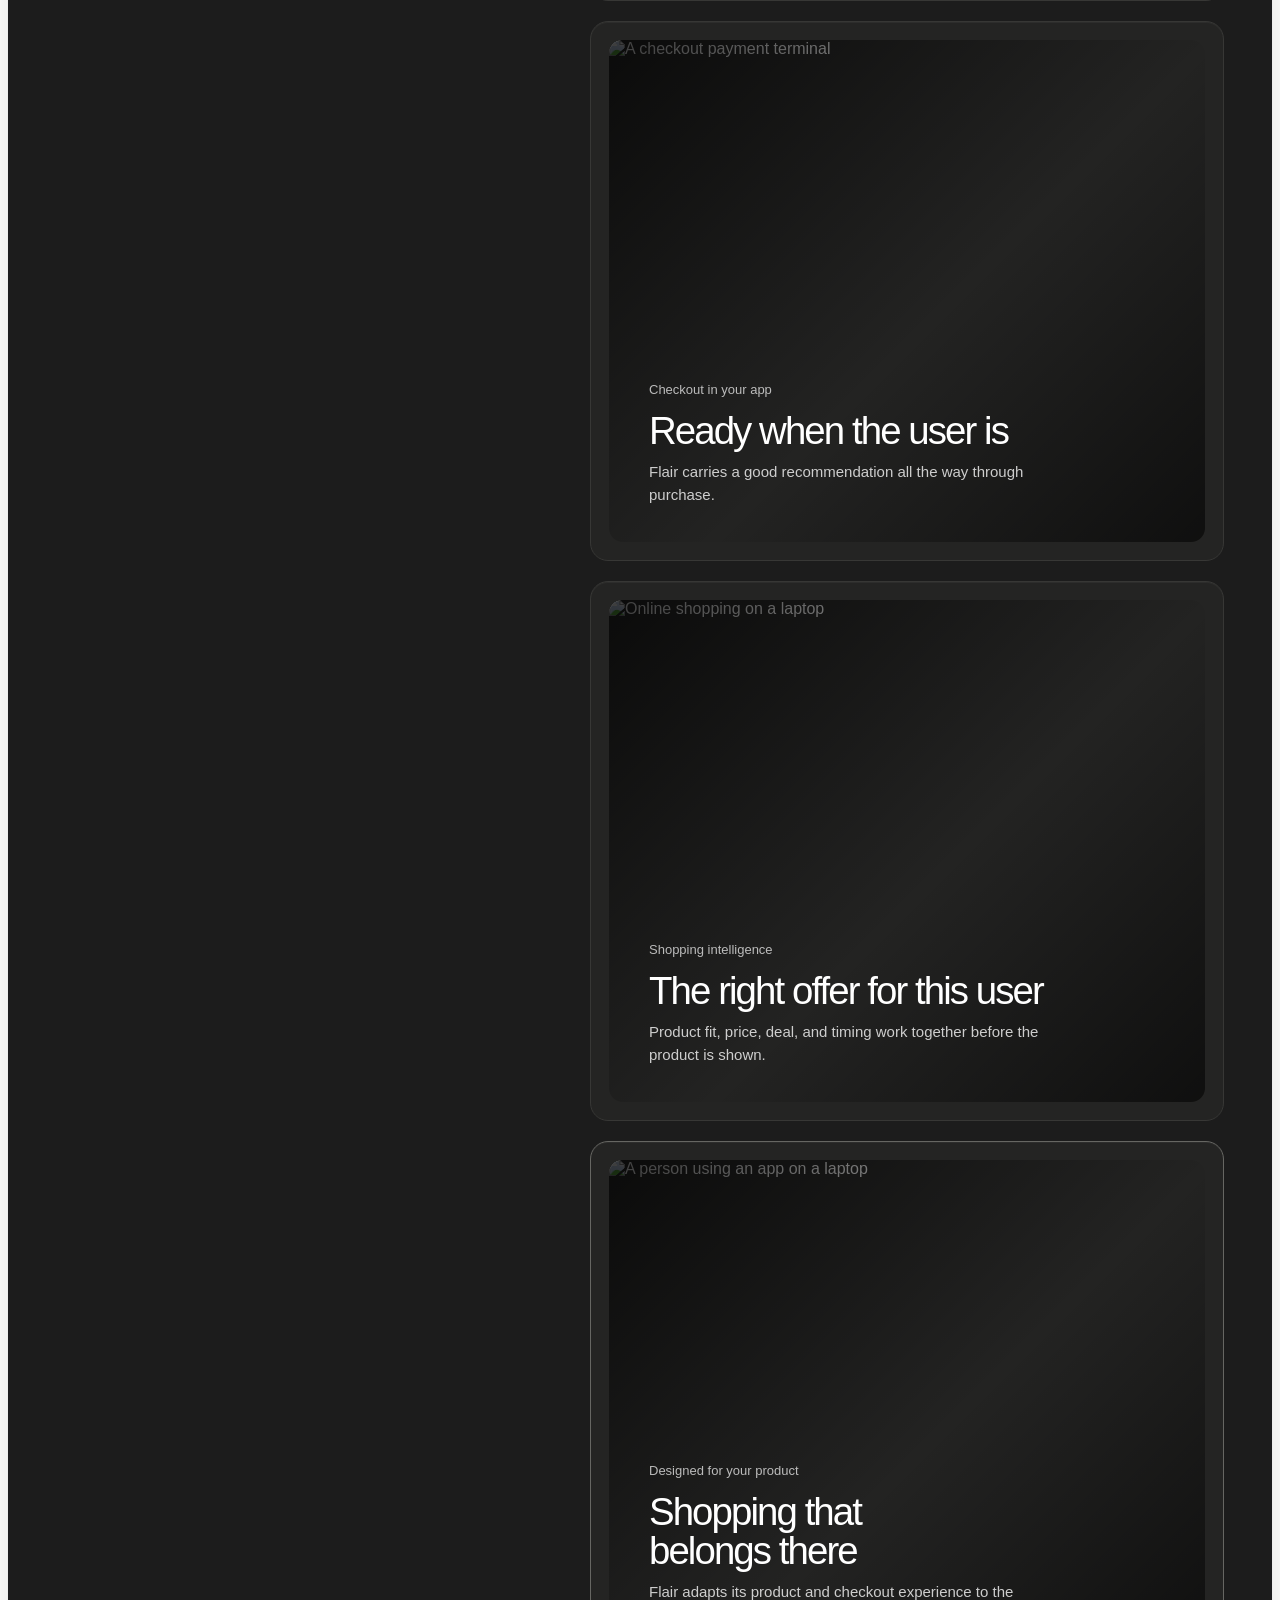
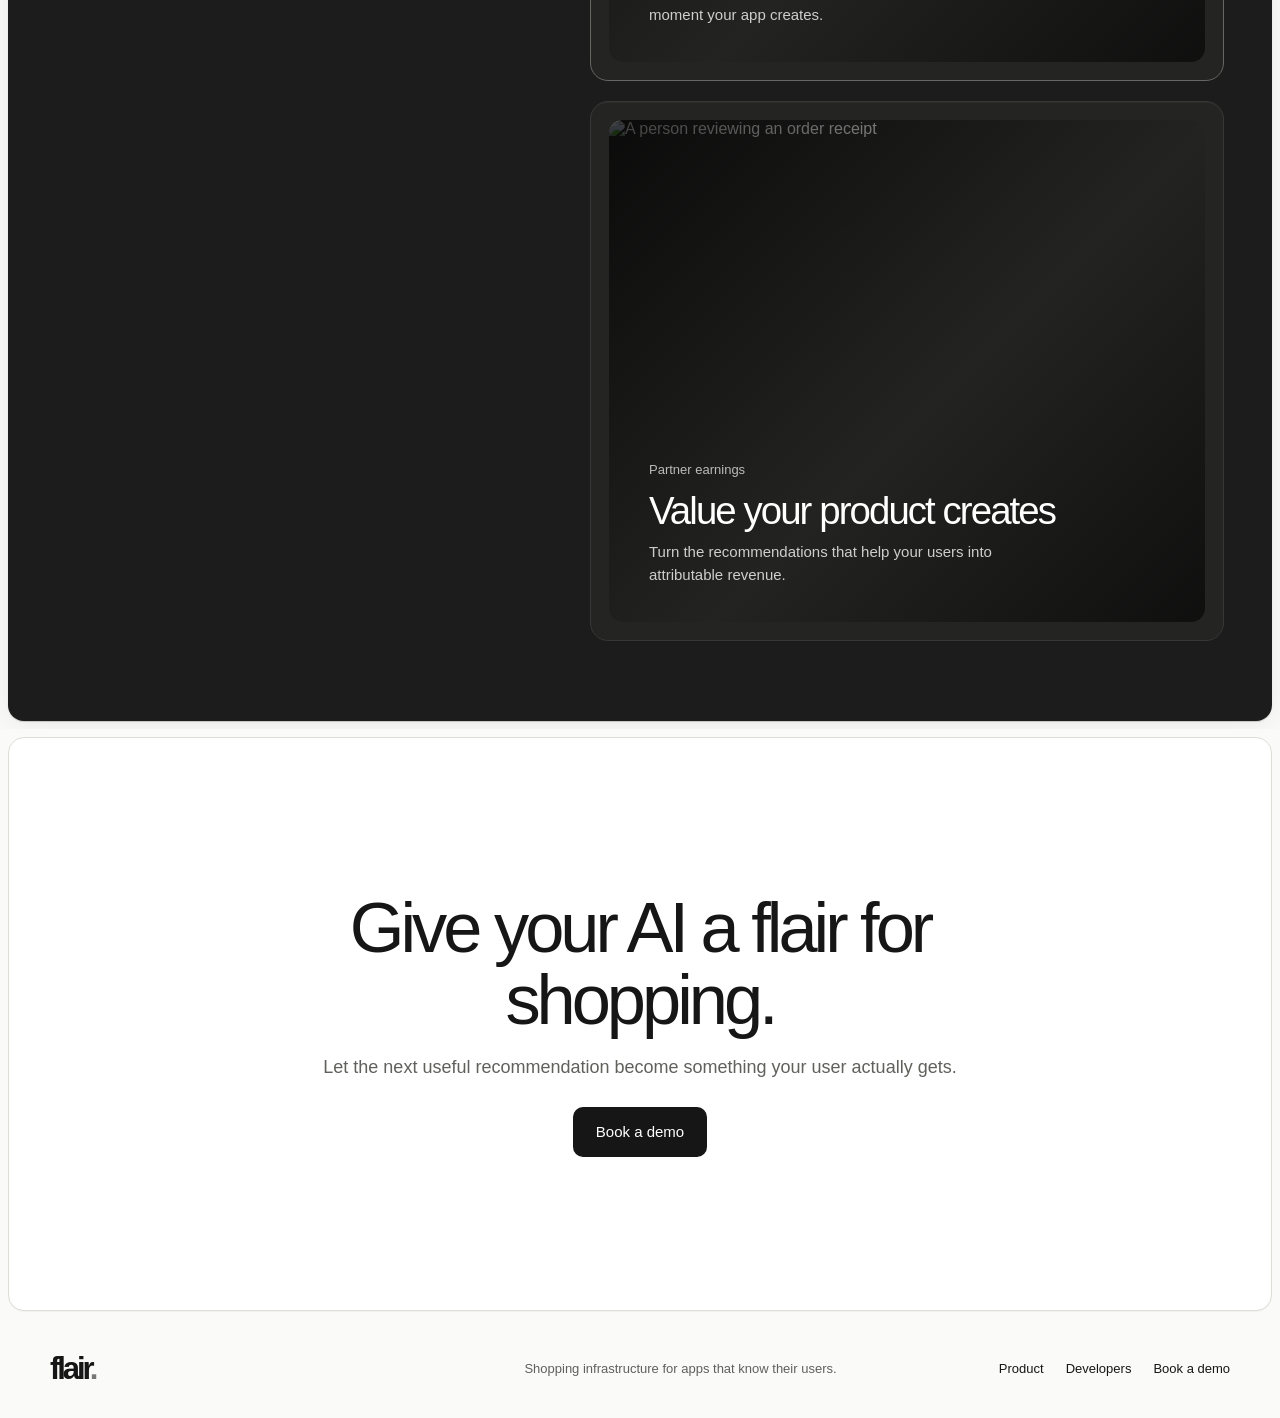
==== commit 374120e3: "Sequence feature progress bars" ====
--- a/index.html
+++ b/index.html
@@ -5,8 +5,8 @@
     <meta name="viewport" content="width=device-width, initial-scale=1.0" />
     <meta name="description" content="Flair adds shopping to AI agents, apps, and games." />
     <title>Flair | Shopping for AI apps</title>
-    <link rel="stylesheet" href="styles.css?v=feature-progress-f8e0a11" />
-    <script src="script.js?v=feature-progress-f8e0a11" defer></script>
+    <link rel="stylesheet" href="styles.css?v=feature-sequence-9d3cf5d" />
+    <script src="script.js?v=feature-sequence-9d3cf5d" defer></script>
   </head>
   <body>
     <a class="skip-link" href="#main">Skip to content</a>
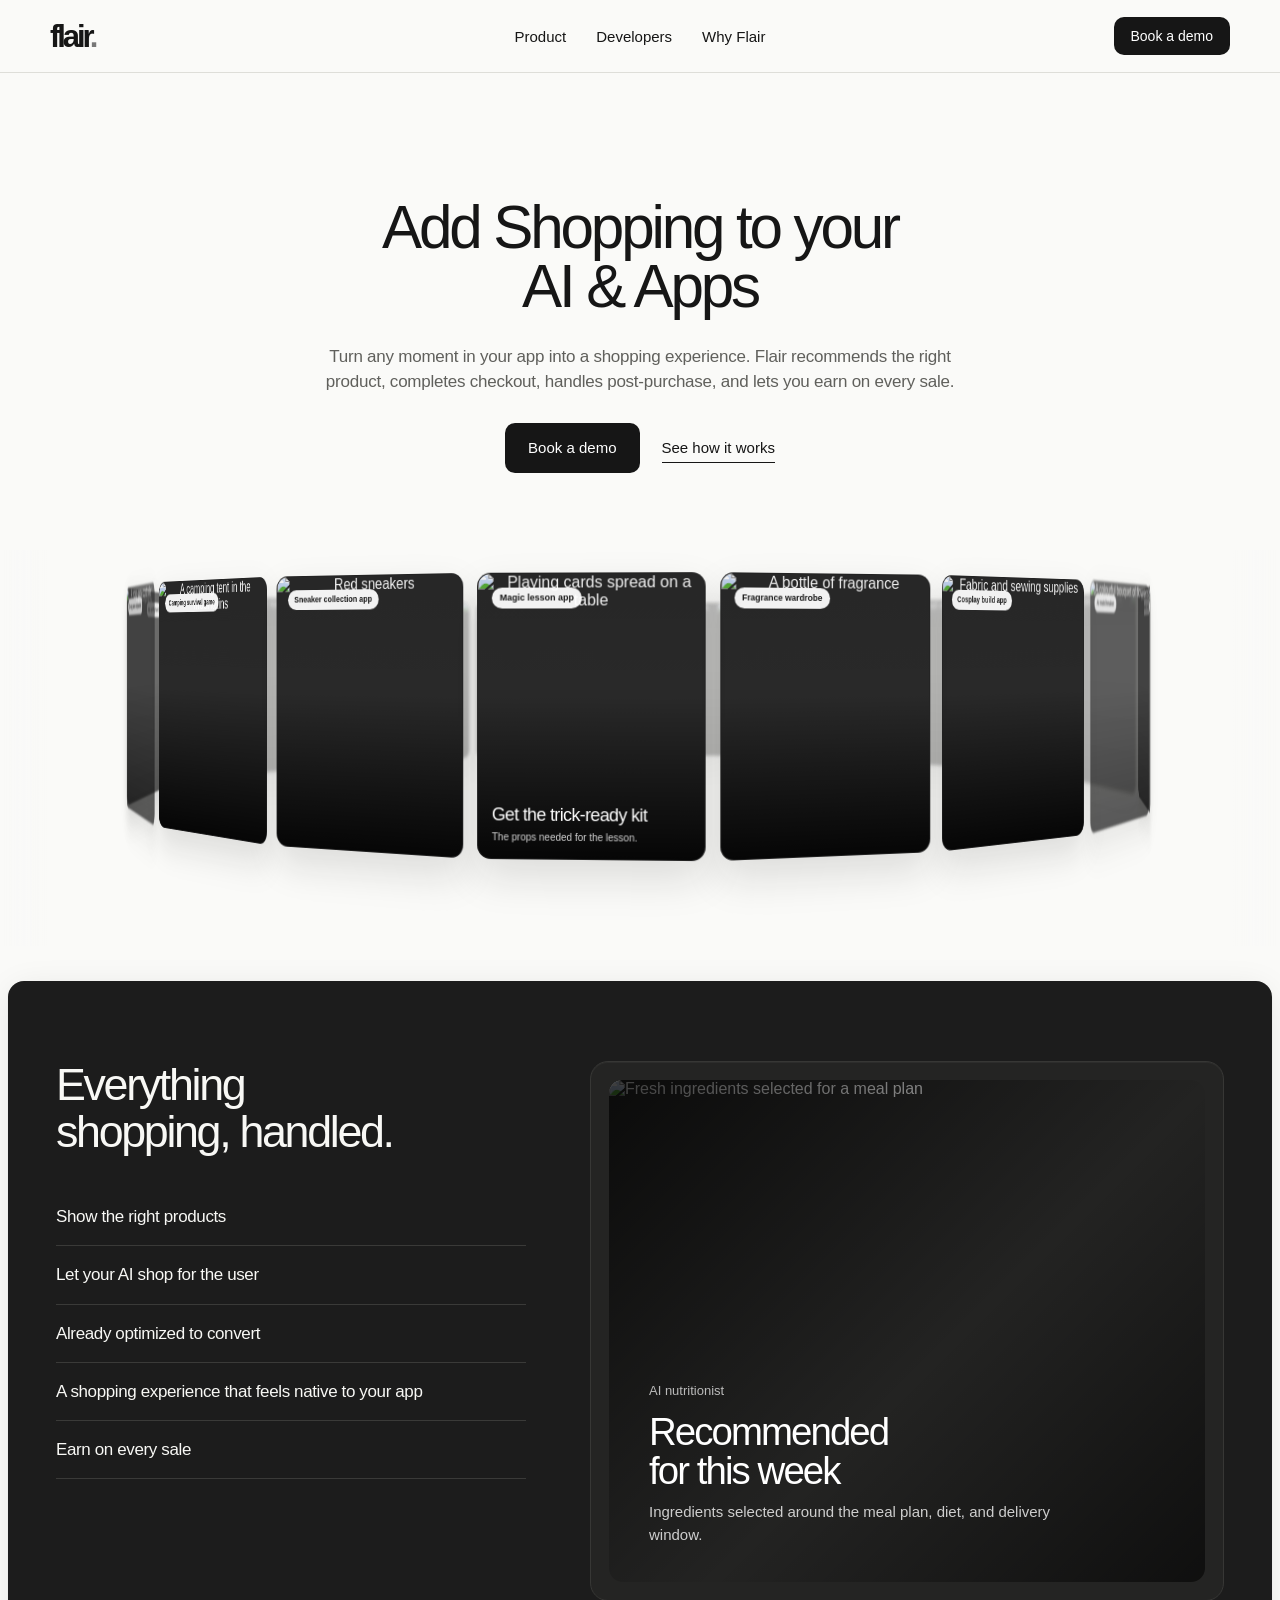
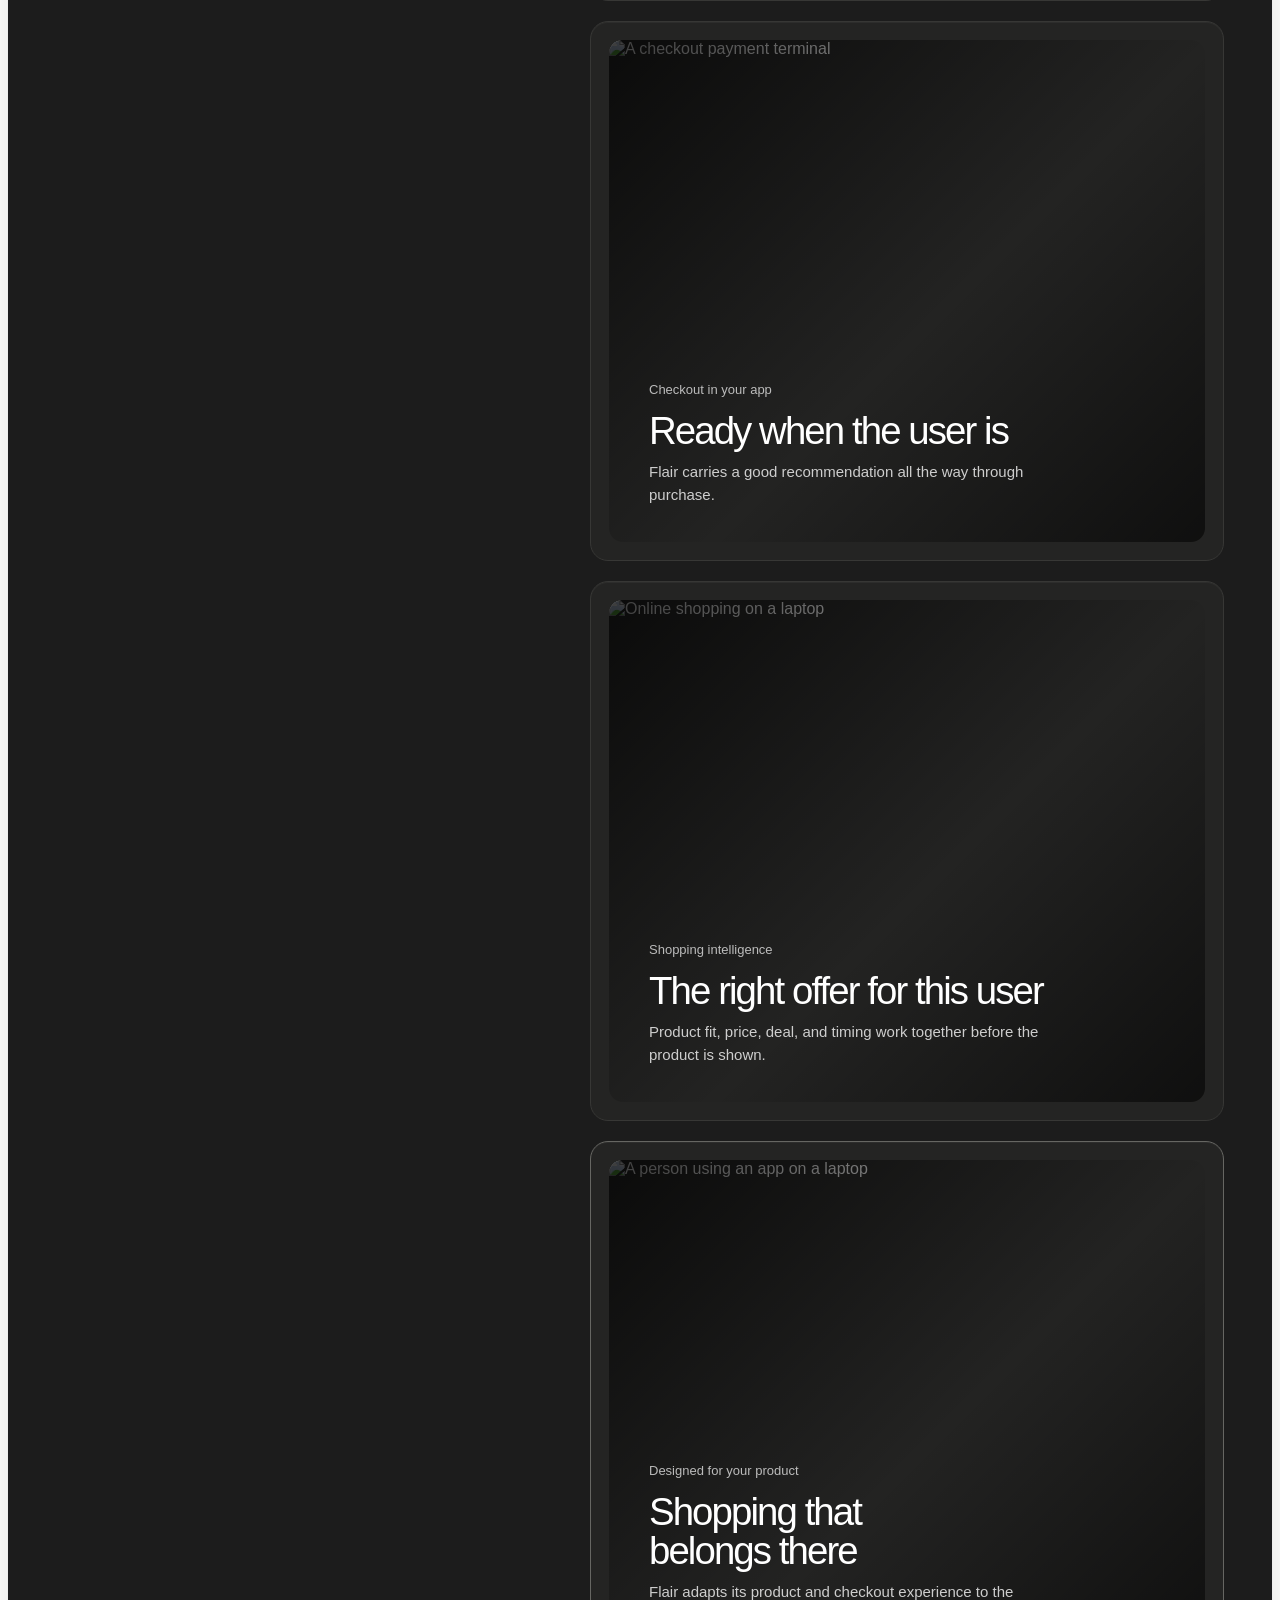
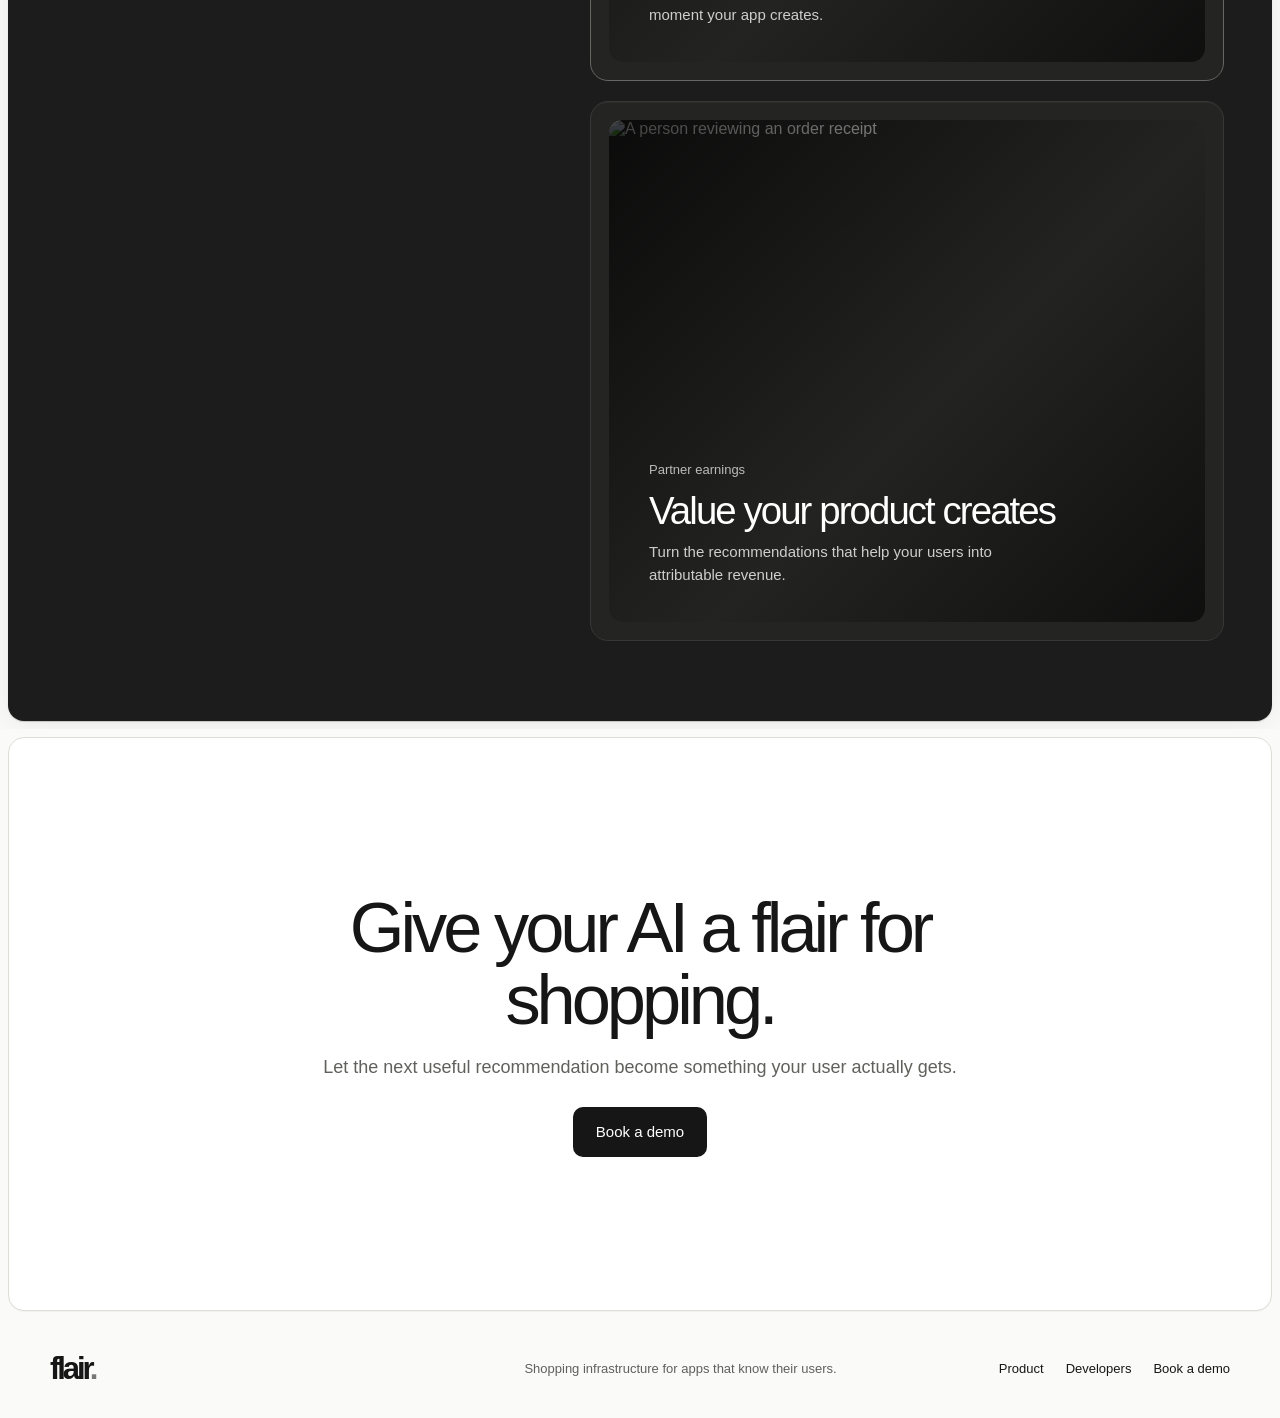
==== commit 1ccae8f1: "Reveal feature descriptions with progress" ====
--- a/index.html
+++ b/index.html
@@ -5,8 +5,8 @@
     <meta name="viewport" content="width=device-width, initial-scale=1.0" />
     <meta name="description" content="Flair adds shopping to AI agents, apps, and games." />
     <title>Flair | Shopping for AI apps</title>
-    <link rel="stylesheet" href="styles.css?v=feature-sequence-9d3cf5d" />
-    <script src="script.js?v=feature-sequence-9d3cf5d" defer></script>
+    <link rel="stylesheet" href="styles.css?v=feature-descriptions-374120e" />
+    <script src="script.js?v=feature-descriptions-374120e" defer></script>
   </head>
   <body>
     <a class="skip-link" href="#main">Skip to content</a>
--- a/styles.css
+++ b/styles.css
@@ -69,8 +69,8 @@
 .feature-trigger span{display:block;font-size:17px;font-weight:500;line-height:1.25;letter-spacing:-.022em;transition:opacity 160ms var(--ease-out)}
 .feature-trigger small{display:block;width:100%;max-height:0;margin-top:0;overflow:hidden;color:#b8b8b2;font-size:12px;line-height:1.45;opacity:0;transform:translateY(-4px);transition:opacity 180ms var(--ease-out),max-height 220ms var(--ease-out),margin-top 220ms var(--ease-out),transform 180ms var(--ease-out)}
 .feature-trigger::after{position:absolute;right:0;bottom:-1px;left:0;height:2px;content:"";background:#f8f8f5;transform:scaleX(var(--progress,0));transform-origin:left;transition:transform 90ms linear}
-.feature-trigger.is-active small{max-height:38px;margin-top:8px;opacity:1;transform:translateY(0)}
-.feature-trigger:not(.is-active) span{opacity:.5}
+.feature-trigger.has-progress small{max-height:38px;margin-top:8px;opacity:1;transform:translateY(0)}
+.feature-trigger:not(.has-progress) span{opacity:.5}
 .feature-stage{display:grid;gap:20px;color:#fff}
 .feature-view{position:relative;min-height:540px;overflow:hidden;border:1px solid #373735;border-radius:18px;background:#242423;box-shadow:inset 0 1px 0 rgba(255,255,255,.04);transition:border-color 200ms var(--ease-out)}
 .feature-view.is-active{border-color:#666662}
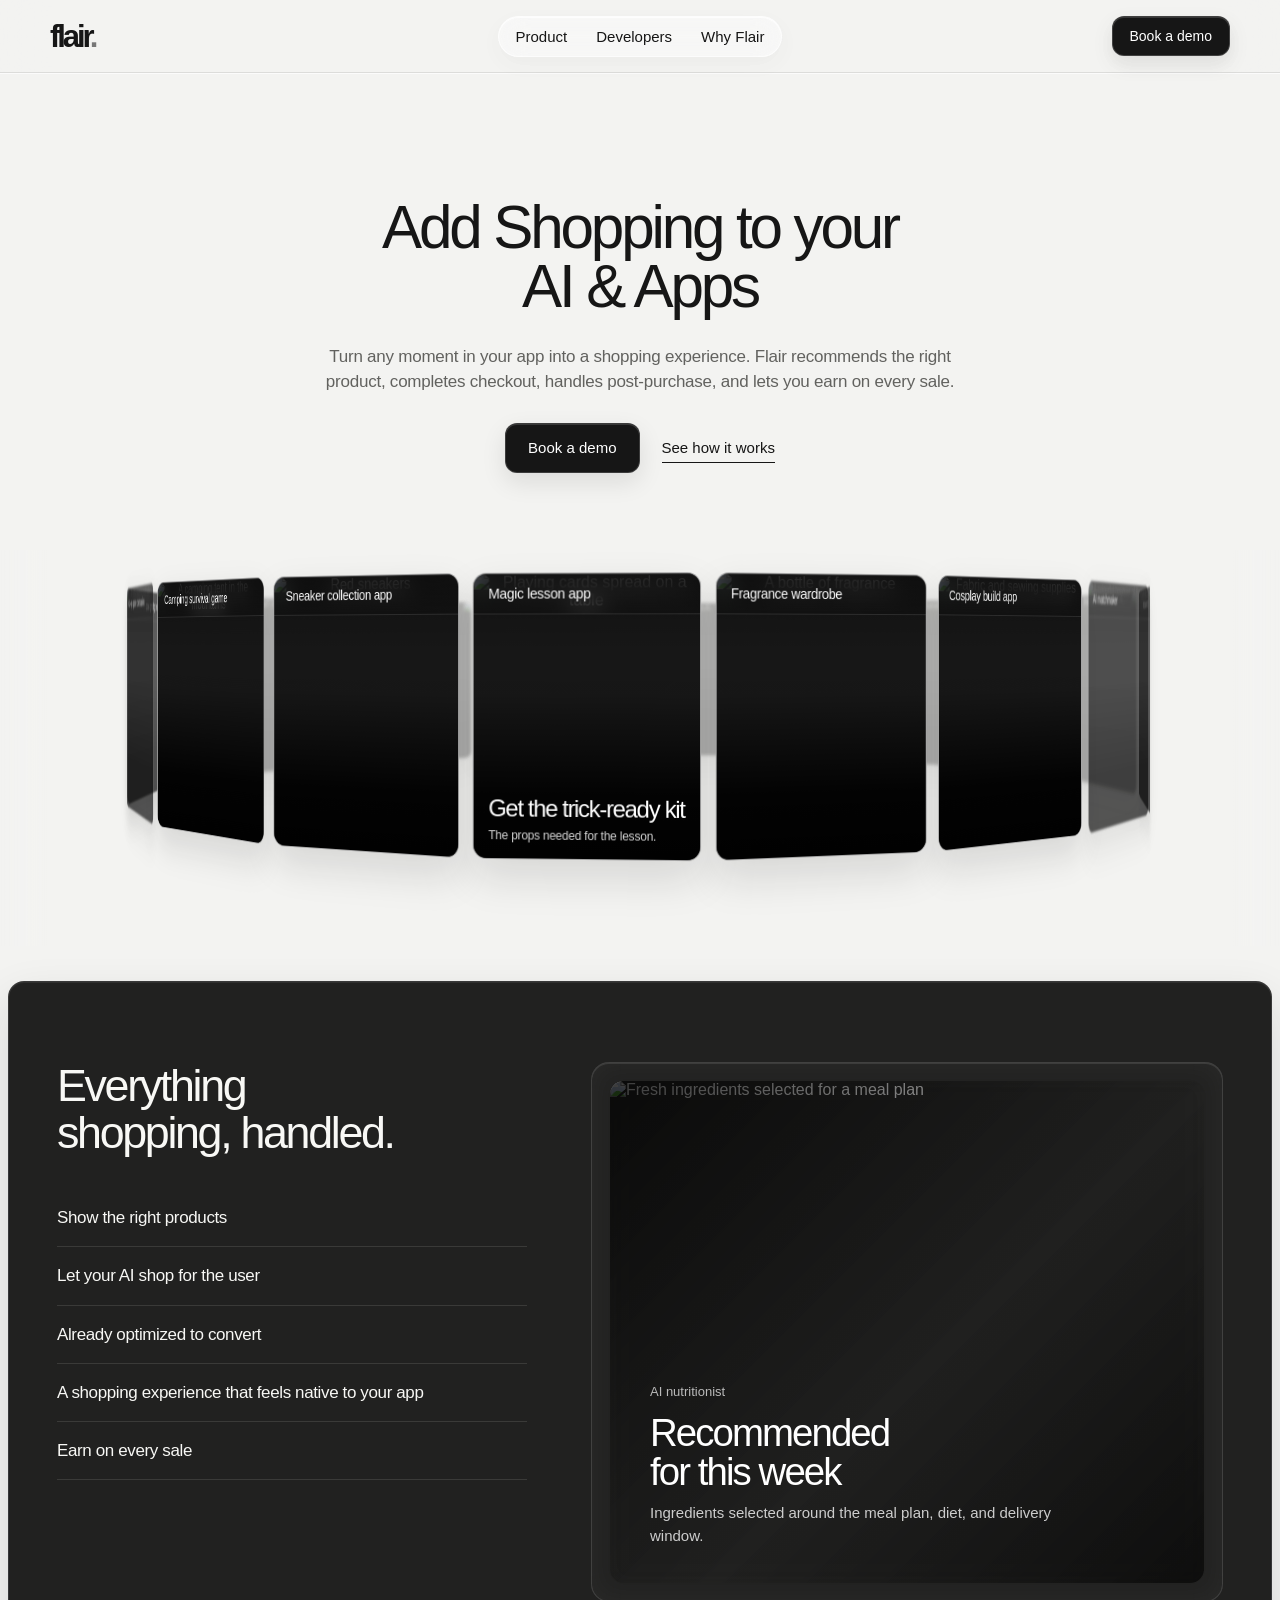
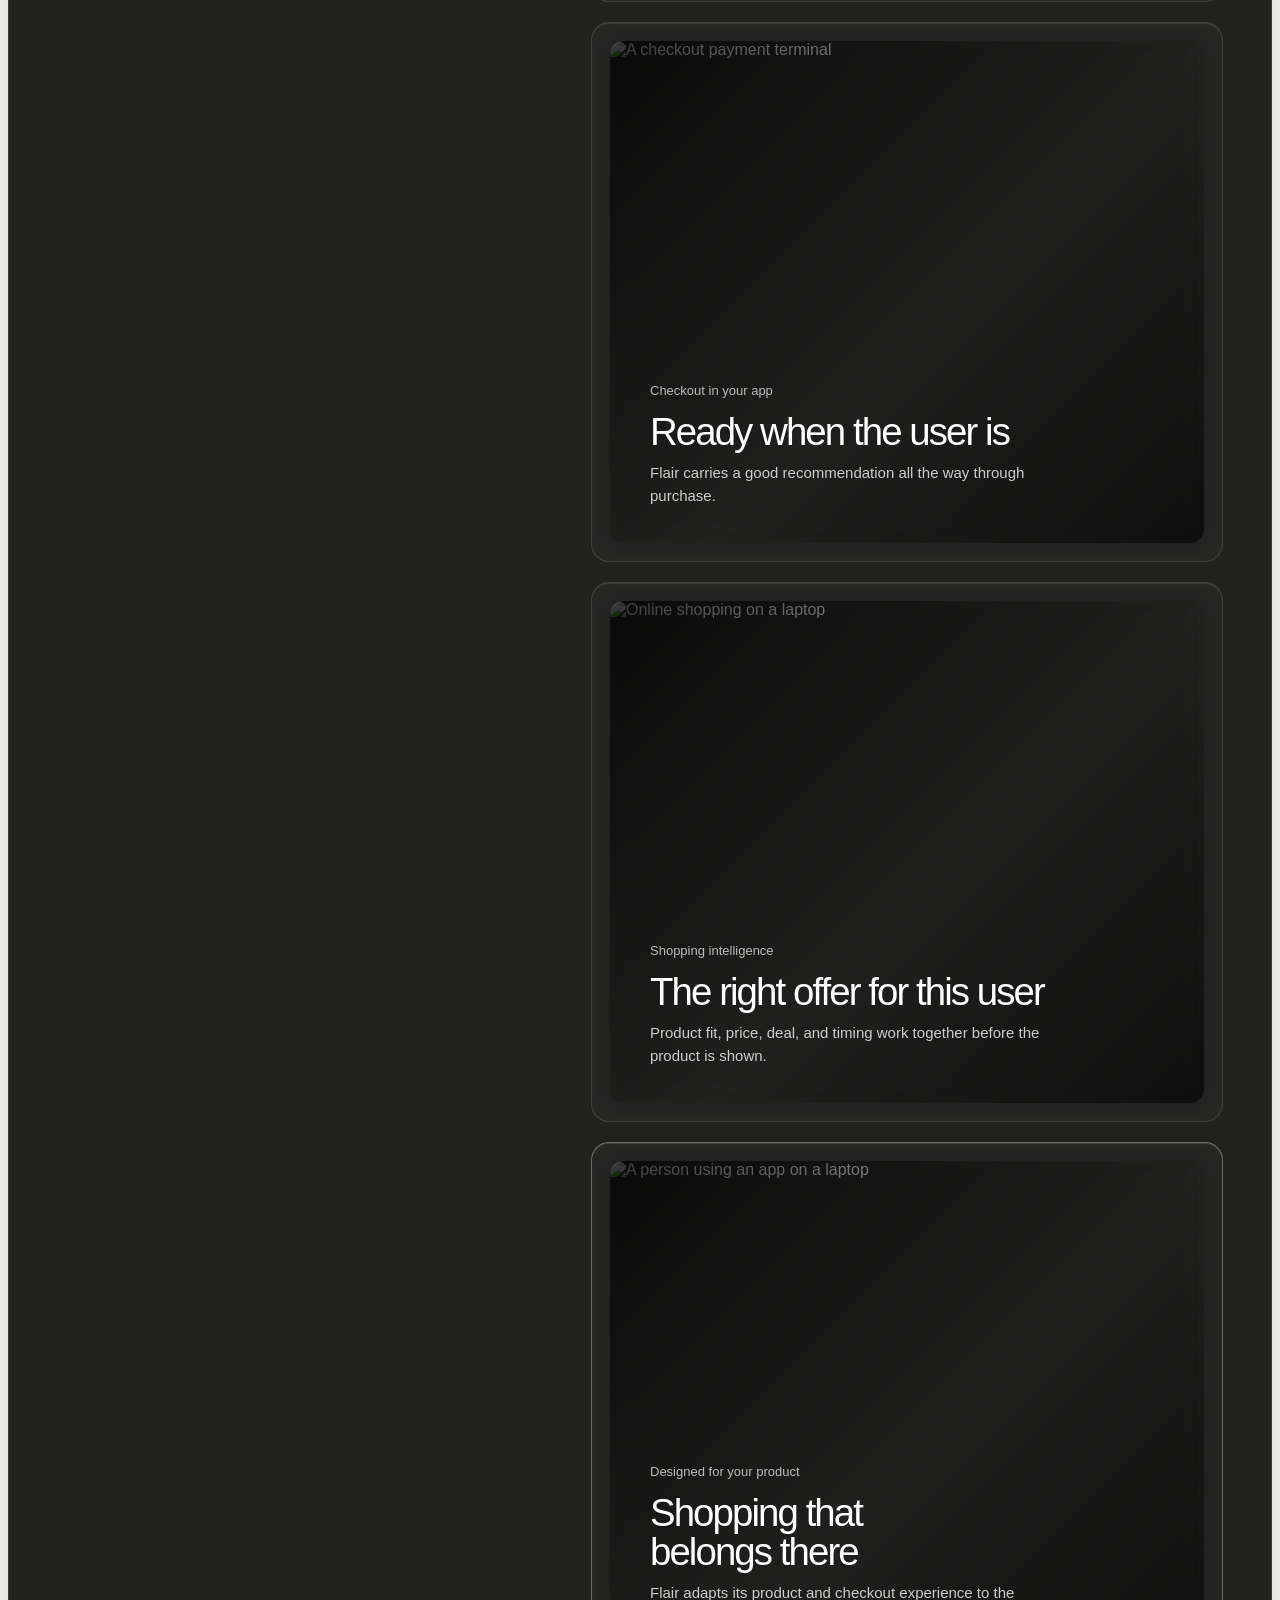
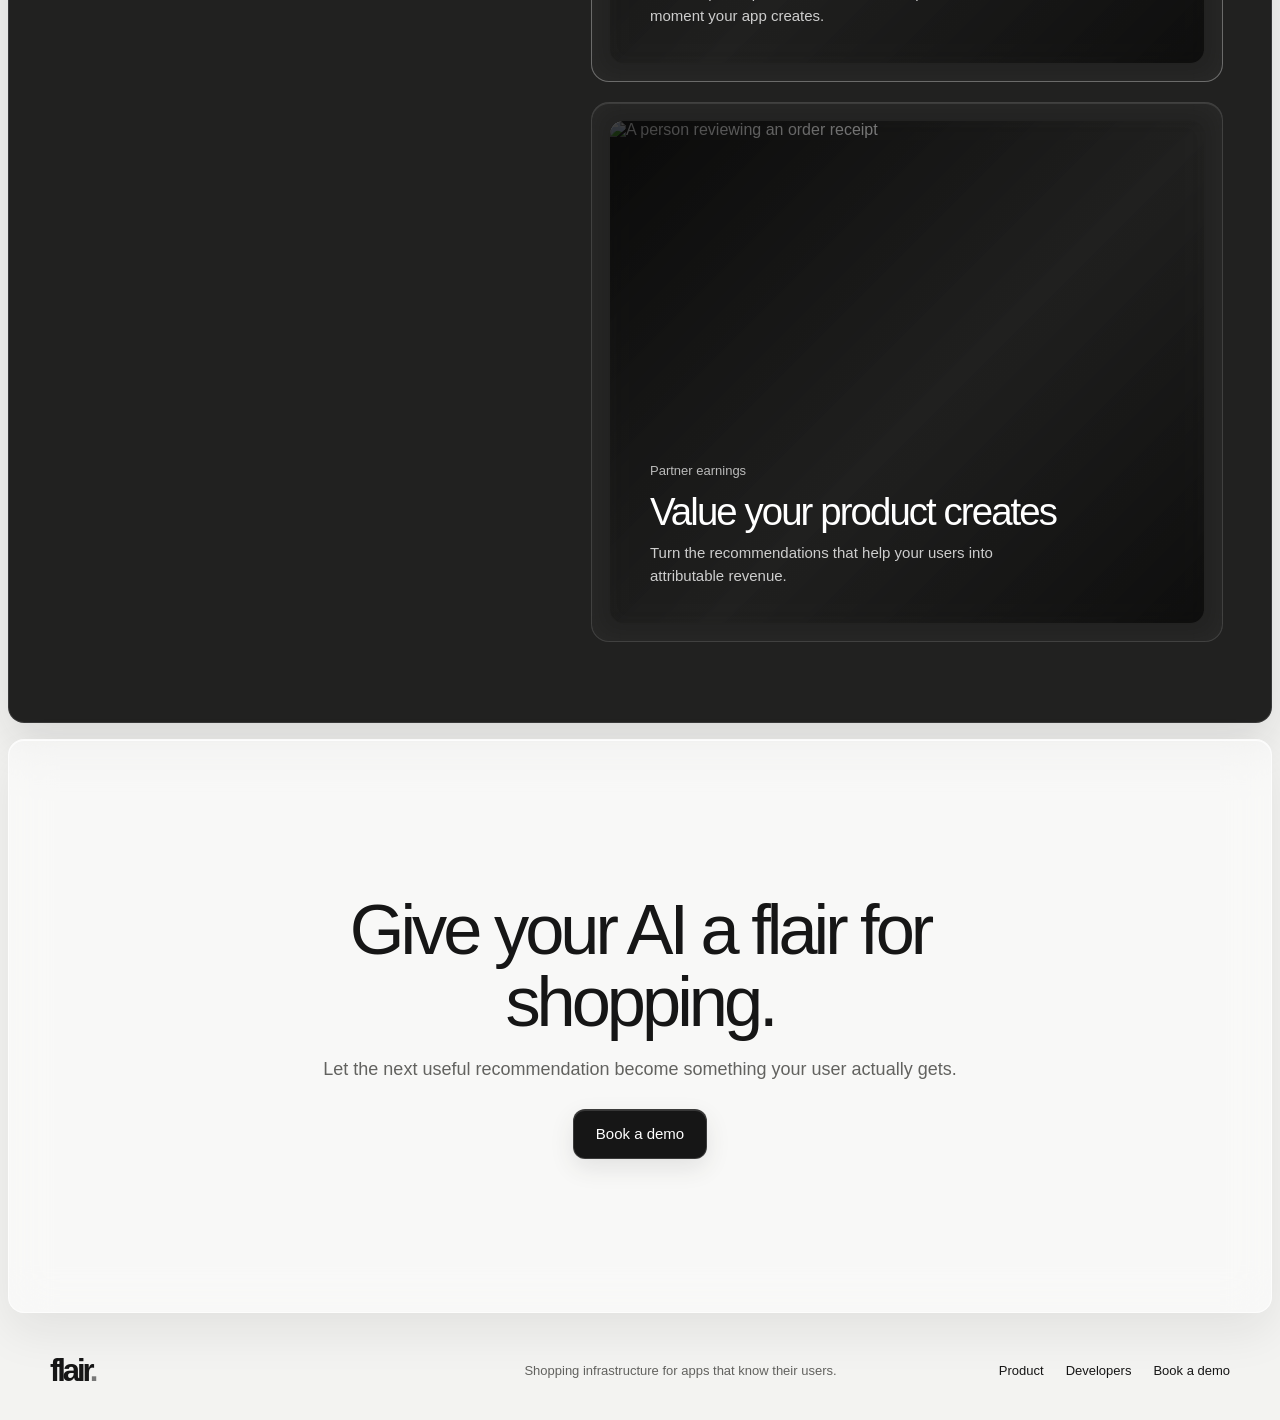
==== commit 34bbadfe: "Refine surfaces with neutral glass system" ====
--- a/index.html
+++ b/index.html
@@ -5,7 +5,7 @@
     <meta name="viewport" content="width=device-width, initial-scale=1.0" />
     <meta name="description" content="Flair adds shopping to AI agents, apps, and games." />
     <title>Flair | Shopping for AI apps</title>
-    <link rel="stylesheet" href="styles.css?v=feature-descriptions-374120e" />
+    <link rel="stylesheet" href="styles.css?v=glass-20260924" />
     <script src="script.js?v=feature-descriptions-374120e" defer></script>
   </head>
   <body>
--- a/styles.css
+++ b/styles.css
@@ -2,7 +2,7 @@
 @font-face{font-family:Brockmann;src:url("https://assets.emergent.sh/assets/fonts/brockmann/Brockmann-Medium.otf") format("opentype");font-style:normal;font-weight:500;font-display:swap}
 @font-face{font-family:Brockmann;src:url("https://assets.emergent.sh/assets/fonts/brockmann/Brockmann-SemiBold.otf") format("opentype");font-style:normal;font-weight:600;font-display:swap}
 
-:root{--paper:#fafaf8;--surface:#fff;--ink:#161616;--muted:#60605c;--line:#deded9;--ease-out:cubic-bezier(.23,1,.32,1)}
+:root{--paper:#f3f3f1;--surface:rgba(255,255,255,.62);--ink:#161616;--muted:#62625f;--line:rgba(22,22,22,.12);--glass-line:rgba(255,255,255,.62);--glass-shadow:0 18px 48px rgba(25,25,23,.08);--ease-out:cubic-bezier(.23,1,.32,1)}
 *{box-sizing:border-box}
 html{scroll-behavior:smooth}
 body{margin:0;background:var(--paper);color:var(--ink);font-family:Brockmann,Arial,sans-serif;-webkit-font-smoothing:antialiased}
@@ -14,14 +14,14 @@
 .skip-link:focus{top:12px}
 :focus-visible{outline:3px solid #161616;outline-offset:4px}
 
-.site-header{position:sticky;top:0;z-index:20;border-bottom:1px solid var(--line);background:rgba(250,250,248,.94);backdrop-filter:blur(14px);-webkit-backdrop-filter:blur(14px)}
+.site-header{position:sticky;top:0;z-index:20;border-bottom:1px solid rgba(22,22,22,.1);background:rgba(243,243,241,.7);box-shadow:0 1px 0 rgba(255,255,255,.68);backdrop-filter:blur(22px) saturate(1.08);-webkit-backdrop-filter:blur(22px) saturate(1.08)}
 .header-inner{display:grid;grid-template-columns:1fr auto 1fr;align-items:center;height:72px}
 .wordmark{font-size:31px;font-weight:600;letter-spacing:-.1em;line-height:1}
 .wordmark span{color:#777}
-.desktop-nav{display:flex;align-items:center;gap:30px;font-size:15px}
-.desktop-nav a{padding:8px 0;transition:opacity 160ms var(--ease-out)}
-.desktop-nav a:hover{opacity:.55}
-.nav-cta{justify-self:end;padding:11px 17px;border-radius:10px;background:var(--ink);color:#fff;font-size:14px;font-weight:500;transition:transform 160ms var(--ease-out),background-color 160ms var(--ease-out)}
+.desktop-nav{display:flex;align-items:center;gap:3px;padding:4px;border:1px solid var(--glass-line);border-radius:999px;background:rgba(255,255,255,.38);box-shadow:inset 0 1px 0 rgba(255,255,255,.72),0 7px 22px rgba(25,25,23,.035);font-size:15px;backdrop-filter:blur(14px);-webkit-backdrop-filter:blur(14px)}
+.desktop-nav a{padding:7px 13px;border-radius:999px;transition:opacity 160ms var(--ease-out),background-color 160ms var(--ease-out)}
+.desktop-nav a:hover{opacity:1;background:rgba(255,255,255,.62)}
+.nav-cta{justify-self:end;padding:11px 17px;border:1px solid rgba(255,255,255,.18);border-radius:12px;background:var(--ink);box-shadow:inset 0 1px 0 rgba(255,255,255,.14),0 8px 20px rgba(22,22,22,.1);color:#fff;font-size:14px;font-weight:500;transition:transform 160ms var(--ease-out),background-color 160ms var(--ease-out)}
 .nav-cta:hover{background:#363636}
 .nav-cta:active,.button:active{transform:scale(.97)}
 
@@ -31,11 +31,11 @@
 .hero h1 span{display:block}
 .hero-copy>p{max-width:720px;margin:28px auto 0;color:var(--muted);font-size:17px;line-height:1.47;letter-spacing:-.014em;text-wrap:balance}
 .hero-actions{display:flex;justify-content:center;align-items:center;gap:22px;margin-top:28px}
-.button{display:inline-flex;align-items:center;justify-content:center;min-height:50px;padding:0 22px;border:1px solid transparent;border-radius:10px;font-size:15px;font-weight:500;transition:transform 160ms var(--ease-out),background-color 160ms var(--ease-out),color 160ms var(--ease-out)}
-.button-dark{background:var(--ink);color:#fff}
+.button{display:inline-flex;align-items:center;justify-content:center;min-height:50px;padding:0 22px;border:1px solid var(--glass-line);border-radius:12px;font-size:15px;font-weight:500;transition:transform 160ms var(--ease-out),background-color 160ms var(--ease-out),color 160ms var(--ease-out);backdrop-filter:blur(14px);-webkit-backdrop-filter:blur(14px)}
+.button-dark{border-color:rgba(255,255,255,.16);background:var(--ink);box-shadow:inset 0 1px 0 rgba(255,255,255,.14),0 9px 24px rgba(22,22,22,.1);color:#fff}
 .button-dark:hover{background:#363636}
-.button-light{background:#fff;color:var(--ink)}
-.button-light:hover{background:#e9e9e4}
+.button-light{background:rgba(255,255,255,.58);box-shadow:inset 0 1px 0 rgba(255,255,255,.82),0 9px 24px rgba(22,22,22,.06);color:var(--ink)}
+.button-light:hover{background:rgba(255,255,255,.82)}
 .text-link{border-bottom:1px solid var(--ink);padding:7px 0 6px;font-size:15px;font-weight:500;transition:opacity 160ms var(--ease-out)}
 .text-link:hover{opacity:.6}
 
@@ -47,20 +47,20 @@
 .hero-rail[data-direction="backward"]{cursor:w-resize}
 .hero-rail[data-direction="forward"]{cursor:e-resize}
 .hero-cylinder{position:absolute;top:calc(var(--card-size)*-.245);left:50%;width:1px;height:100%;transform-style:preserve-3d;will-change:transform}
-.hero-card{position:absolute;top:50%;left:0;width:var(--card-size);aspect-ratio:4/5;overflow:hidden;border:1px solid rgba(22,22,22,.34);border-radius:14px;background:#292929;color:#fff;box-shadow:0 18px 42px rgba(22,22,22,.13);backface-visibility:visible;transform-style:preserve-3d;transition:opacity 180ms var(--ease-out),filter 180ms var(--ease-out);will-change:transform}
+.hero-card{position:absolute;top:50%;left:0;width:var(--card-size);aspect-ratio:4/5;overflow:hidden;border:1px solid rgba(255,255,255,.62);border-radius:14px;background:#171717;color:#fff;box-shadow:0 18px 42px rgba(22,22,22,.13),inset 0 1px 0 rgba(255,255,255,.22);backface-visibility:visible;transform-style:preserve-3d;transition:opacity 180ms var(--ease-out),filter 180ms var(--ease-out);will-change:transform}
 .hero-card img{position:absolute;inset:0;width:100%;height:100%;object-fit:cover;user-select:none}
-.hero-card::after{position:absolute;inset:0;content:"";background:linear-gradient(to bottom,rgba(0,0,0,.06),transparent 43%,rgba(0,0,0,.86))}
-.hero-card div{position:absolute;z-index:1;inset:0;display:flex;flex-direction:column;padding:14px;text-align:left}
-.hero-card p{align-self:flex-start;margin:0;padding:6px 8px;border-radius:999px;background:rgba(255,255,255,.94);color:#161616;font-size:9px;font-weight:600;line-height:1;white-space:nowrap}
-.hero-card h2{margin:auto 0 0;font-size:18px;font-weight:500;line-height:1.06;letter-spacing:-.035em;transition:opacity 180ms var(--ease-out)}
-.hero-card span{display:block;margin-top:7px;color:rgba(255,255,255,.82);font-size:10px;line-height:1.28;transition:opacity 180ms var(--ease-out)}
+.hero-card::after{position:absolute;inset:0;content:"";background:linear-gradient(to bottom,rgba(0,0,0,.26) 0,rgba(0,0,0,0) 28%,rgba(0,0,0,.03) 42%,rgba(0,0,0,.88) 78%,rgba(0,0,0,.96) 100%)}
+.hero-card div{position:absolute;z-index:1;inset:0;display:flex;flex-direction:column;padding:0 15px 15px;text-align:left}
+.hero-card p{margin:0 -15px auto;padding:13px 15px 12px;border-bottom:1px solid rgba(255,255,255,.12);background:linear-gradient(to bottom,rgba(14,14,14,.72),rgba(14,14,14,.35));box-shadow:inset 0 1px 0 rgba(255,255,255,.12);color:#fff;font-size:14px;font-weight:500;letter-spacing:-.025em;line-height:1.1;white-space:nowrap;backdrop-filter:blur(12px);-webkit-backdrop-filter:blur(12px)}
+.hero-card h2{margin:auto 0 0;font-size:24px;font-weight:500;line-height:.98;letter-spacing:-.055em;transition:opacity 180ms var(--ease-out)}
+.hero-card span{display:block;margin-top:8px;color:rgba(255,255,255,.84);font-size:12px;line-height:1.27;letter-spacing:-.018em;transition:opacity 180ms var(--ease-out)}
 .hero-card:not(.is-active) h2,.hero-card:not(.is-active) span{opacity:0}
 .hero-card.is-side{filter:blur(1.4px);opacity:.66}
 .hero-card.is-back{filter:blur(3px);opacity:.28}
 .hero-card.is-back div{opacity:0}
 
 .feature-section{padding:8px;background:var(--paper);color:#f8f8f5}
-.feature-card{width:min(100%,1536px);margin-inline:auto;padding:80px 48px;border-radius:16px;background:#1c1c1c;box-shadow:0 1px 1px rgba(27,27,27,.2),0 4px 34px -5px rgba(27,27,27,.1)}
+.feature-card{width:min(100%,1536px);margin-inline:auto;padding:80px 48px;border:1px solid rgba(255,255,255,.11);border-radius:16px;background:rgba(24,24,23,.96);box-shadow:inset 0 1px 0 rgba(255,255,255,.07),0 18px 46px rgba(25,25,23,.12);backdrop-filter:blur(22px);-webkit-backdrop-filter:blur(22px)}
 .feature-layout{display:grid;grid-template-columns:minmax(470px,.82fr) minmax(0,1.18fr);gap:64px;align-items:start;width:100%;max-width:1344px;margin-inline:auto}
 .feature-copy{position:sticky;top:112px}
 .feature-copy h2{max-width:470px;margin:0;font-size:clamp(38px,3.5vw,52px);font-weight:500;line-height:1.04;letter-spacing:-.052em;text-wrap:balance}
@@ -72,8 +72,8 @@
 .feature-trigger.has-progress small{max-height:38px;margin-top:8px;opacity:1;transform:translateY(0)}
 .feature-trigger:not(.has-progress) span{opacity:.5}
 .feature-stage{display:grid;gap:20px;color:#fff}
-.feature-view{position:relative;min-height:540px;overflow:hidden;border:1px solid #373735;border-radius:18px;background:#242423;box-shadow:inset 0 1px 0 rgba(255,255,255,.04);transition:border-color 200ms var(--ease-out)}
-.feature-view.is-active{border-color:#666662}
+.feature-view{position:relative;min-height:540px;overflow:hidden;border:1px solid rgba(255,255,255,.12);border-radius:18px;background:rgba(255,255,255,.045);box-shadow:inset 0 1px 0 rgba(255,255,255,.1);transition:border-color 200ms var(--ease-out);backdrop-filter:blur(16px);-webkit-backdrop-filter:blur(16px)}
+.feature-view.is-active{border-color:rgba(255,255,255,.32)}
 .feature-view img{position:absolute;inset:18px;width:calc(100% - 36px);height:calc(100% - 36px);border-radius:14px;object-fit:cover;opacity:.75}
 .feature-view::after{position:absolute;inset:18px;content:"";border-radius:14px;background:linear-gradient(135deg,rgba(0,0,0,.7),rgba(0,0,0,.03) 55%,rgba(0,0,0,.58))}
 .stage-overlay{position:absolute;z-index:1;right:58px;bottom:54px;left:58px;max-width:440px}
@@ -82,7 +82,7 @@
 .stage-overlay p{max-width:410px;margin:0;color:rgba(255,255,255,.78);font-size:15px;line-height:1.5}
 
 .closing-section{padding:8px;background:var(--paper);color:var(--ink)}
-.closing-panel{width:min(100%,1536px);margin-inline:auto;padding:clamp(96px,12vw,176px) 24px;border:1px solid var(--line);border-radius:16px;background:#fff;box-shadow:0 1px 1px rgba(22,22,22,.04)}
+.closing-panel{width:min(100%,1536px);margin-inline:auto;padding:clamp(96px,12vw,176px) 24px;border:1px solid var(--glass-line);border-radius:16px;background:rgba(255,255,255,.46);box-shadow:inset 0 1px 0 rgba(255,255,255,.8),var(--glass-shadow);backdrop-filter:blur(22px) saturate(1.06);-webkit-backdrop-filter:blur(22px) saturate(1.06)}
 .closing-inner{max-width:820px;text-align:center}
 .closing-inner h2{max-width:700px;margin:0 auto;font-size:clamp(45px,5.5vw,72px);font-weight:500;line-height:1.03;letter-spacing:-.057em}
 .closing-inner p{margin:20px 0 29px;color:var(--muted);font-size:18px}
@@ -156,10 +156,10 @@
   .hero-rail{--card-size:clamp(124px,min(calc(47.3vw - 21px),calc(32.3svh - 59px)),160px)}
   .hero-rail::before,.hero-rail::after{width:34px;-webkit-backdrop-filter:blur(3px);backdrop-filter:blur(3px)}
   .hero-card{border-radius:12px}
-  .hero-card div{padding:12px}
-  .hero-card h2{font-size:15px}
-  .hero-card p{font-size:8px}
-  .hero-card span{font-size:9px}
+  .hero-card div{padding:0 12px 12px}
+  .hero-card p{margin-inline:-12px;padding:11px 12px 10px;font-size:11px}
+  .hero-card h2{font-size:18px}
+  .hero-card span{margin-top:6px;font-size:10px}
   .feature-section{padding:6px}
   .feature-card{padding:64px 16px 72px;border-radius:14px}
   .feature-layout{gap:34px;width:min(100%,460px)}
